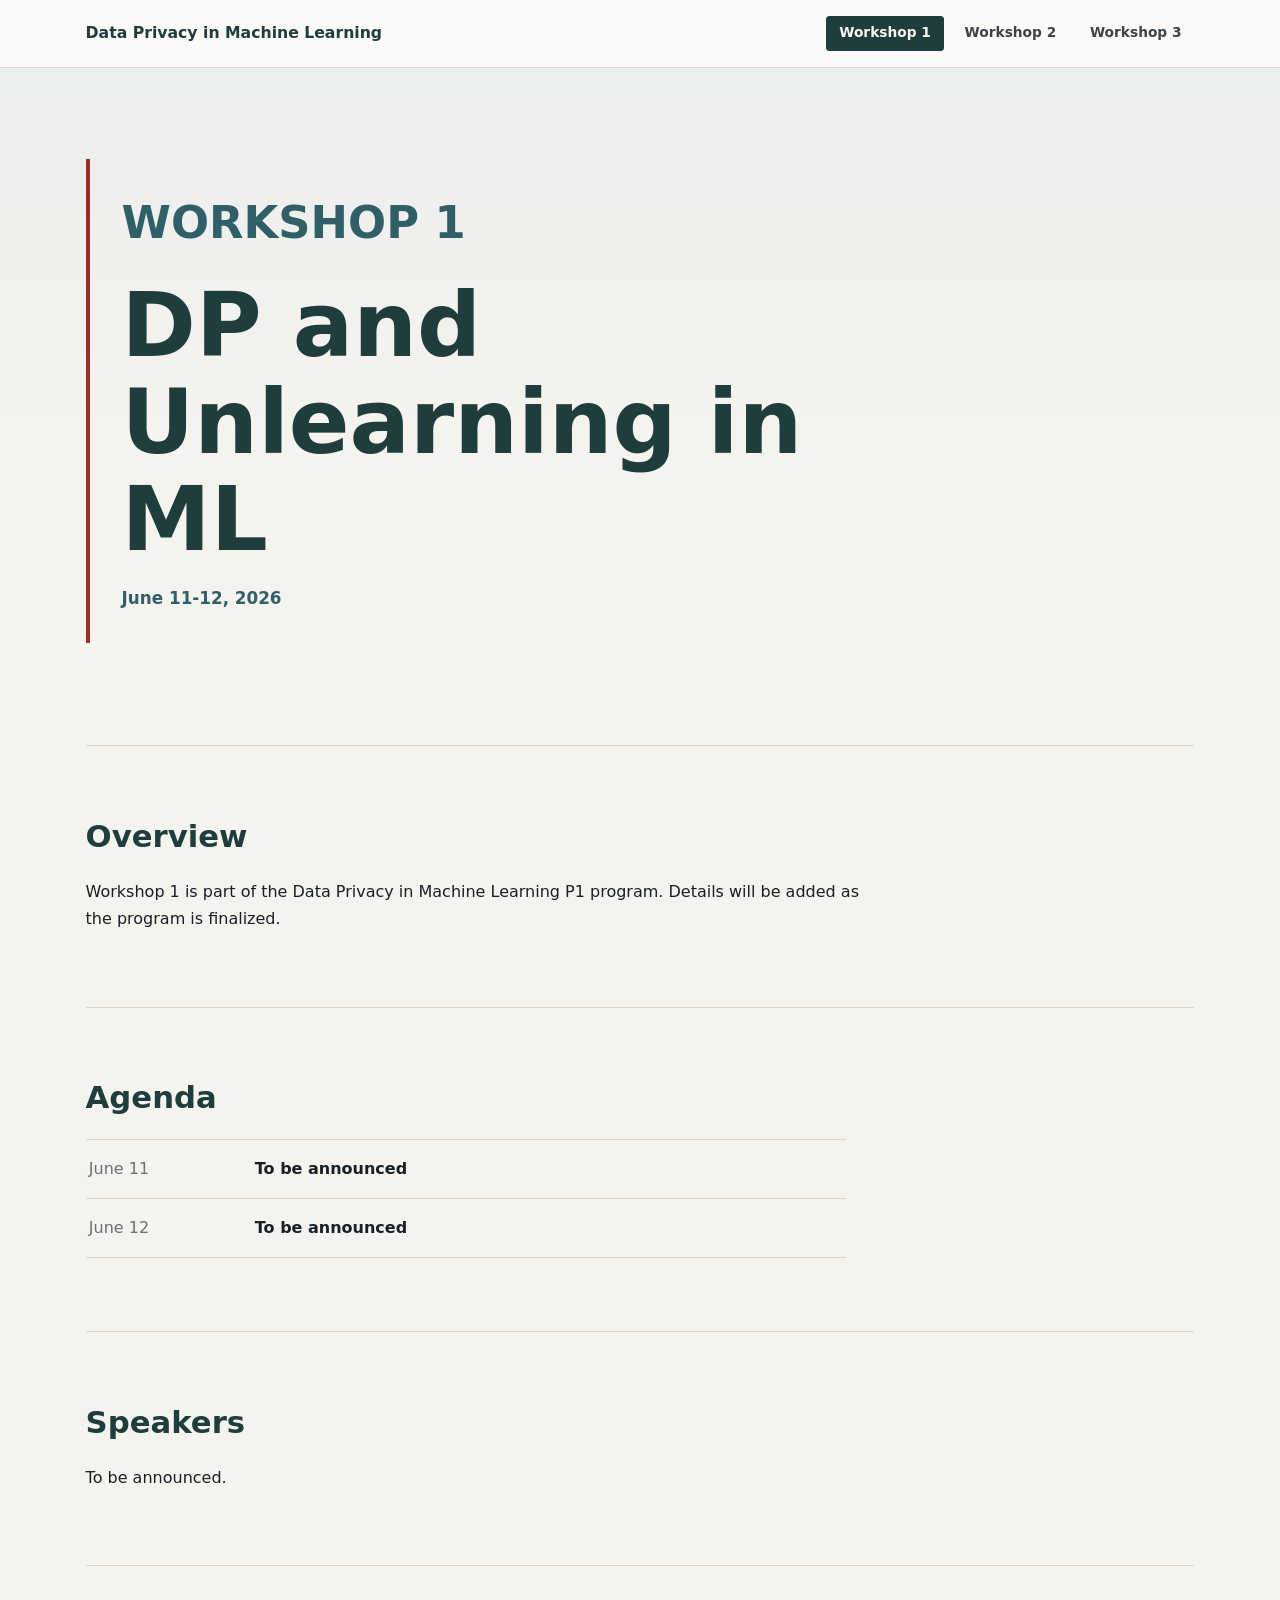
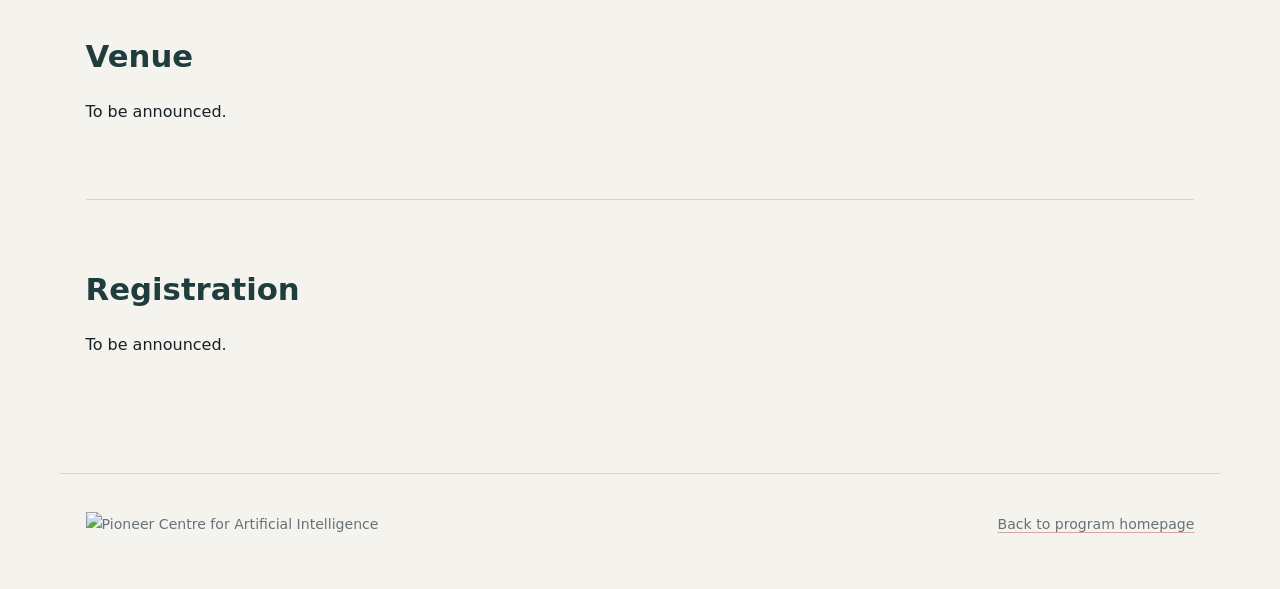
==== workshops/workshop-1.html @ f310399b "Publish P1 DPML website" ====
<!doctype html>
<html lang="en">
  <head>
    <meta charset="utf-8">
    <meta name="viewport" content="width=device-width, initial-scale=1">
    <title>DP and Unlearning in ML | Data Privacy in Machine Learning</title>
    <link rel="stylesheet" href="../assets/styles.css">
  </head>
  <body>
    <header class="site-header">
      <nav class="nav" aria-label="Primary navigation">
        <a class="brand" href="../index.html">Data Privacy in Machine Learning</a>
        <div class="menu" aria-label="Workshops">
          <a href="workshop-1.html" aria-current="page">Workshop 1</a>
          <a href="workshop-2.html">Workshop 2</a>
          <a href="workshop-3.html">Workshop 3</a>
        </div>
      </nav>
    </header>

    <main>
      <section class="hero">
        <p class="eyebrow">Workshop 1</p>
        <h1>DP and Unlearning in ML</h1>
        <p class="meta">June 11-12, 2026</p>
      </section>

      <section class="section" aria-labelledby="overview">
        <h2 id="overview">Overview</h2>
        <p>Workshop 1 is part of the Data Privacy in Machine Learning P1 program. Details will be added as the program is finalized.</p>
      </section>

      <section class="section" aria-labelledby="agenda">
        <h2 id="agenda">Agenda</h2>
        <div class="agenda">
          <div class="agenda-row"><time datetime="2026-06-11">June 11</time><strong>To be announced</strong></div>
          <div class="agenda-row"><time datetime="2026-06-12">June 12</time><strong>To be announced</strong></div>
        </div>
      </section>

      <section class="section" aria-labelledby="speakers">
        <h2 id="speakers">Speakers</h2>
        <p>To be announced.</p>
      </section>

      <section class="section" aria-labelledby="venue">
        <h2 id="venue">Venue</h2>
        <p>To be announced.</p>
      </section>

      <section class="section" aria-labelledby="registration">
        <h2 id="registration">Registration</h2>
        <p>To be announced.</p>
      </section>
    </main>

    <footer class="footer">
      <img class="footer-logo" src="https://media.licdn.com/dms/image/sync/v2/D4E27AQHSEIKapRSCYQ/articleshare-shrink_800/B4EZ2wB6bpIcAI-/0/1776774785412?e=2147483647&amp;v=beta&amp;t=bI_dzwOwftKAzQKsK8xwk6hrCPCp78a0L--nVTw03iE" alt="Pioneer Centre for Artificial Intelligence">
      <p><a href="../index.html">Back to program homepage</a></p>
    </footer>
  </body>
</html>
---- assets/styles.css ----
:root {
  color-scheme: light;
  --bg: #f5f3ee;
  --text: #172027;
  --muted: #667178;
  --line: #d8d5cc;
  --accent: #9b2f27;
  --accent-quiet: #315f68;
  --soft: #ebe8df;
  --ice: #dfe9eb;
  --pine: #1f3d3c;
  --white: #ffffff;
}

* {
  box-sizing: border-box;
}

body {
  margin: 0;
  background:
    linear-gradient(180deg, rgba(223, 233, 235, 0.55) 0, rgba(245, 243, 238, 0) 420px),
    var(--bg);
  color: var(--text);
  font-family: ui-sans-serif, system-ui, -apple-system, BlinkMacSystemFont, "Segoe UI", sans-serif;
  font-size: 16px;
  line-height: 1.72;
  font-kerning: normal;
  text-rendering: optimizeLegibility;
}

a {
  color: inherit;
  text-decoration-color: color-mix(in srgb, var(--accent), transparent 62%);
  text-decoration-thickness: 1px;
  text-underline-offset: 0.2em;
}

a:hover {
  color: var(--accent);
}

.site-header {
  position: sticky;
  top: 0;
  z-index: 10;
  background: color-mix(in srgb, var(--bg), white 58%);
  border-bottom: 1px solid var(--line);
  backdrop-filter: blur(18px);
}

.nav {
  display: flex;
  align-items: center;
  justify-content: space-between;
  gap: 1.5rem;
  max-width: 1160px;
  margin: 0 auto;
  padding: 1rem 1.6rem;
}

.brand {
  color: var(--pine);
  font-size: 0.98rem;
  font-weight: 720;
  line-height: 1.2;
  text-decoration: none;
}

.menu {
  display: flex;
  flex-wrap: wrap;
  gap: 0.5rem;
  justify-content: flex-end;
}

.menu a {
  display: inline-flex;
  align-items: center;
  min-height: 2.1rem;
  padding: 0.28rem 0.74rem;
  border: 1px solid transparent;
  border-radius: 3px;
  background: transparent;
  color: color-mix(in srgb, var(--text), transparent 16%);
  font-size: 0.86rem;
  font-weight: 650;
  text-decoration: none;
  white-space: nowrap;
}

.menu a:hover,
.menu a[aria-current="page"] {
  background: var(--pine);
  border-color: var(--pine);
  color: #f9f7f0;
}

main {
  max-width: 1160px;
  margin: 0 auto;
  padding: 5.7rem 1.6rem 6.1rem;
}

.hero {
  position: relative;
  max-width: 980px;
  margin-bottom: 6.4rem;
  padding: 1.6rem 0 1.9rem 2rem;
  border-left: 4px solid var(--accent);
}

.eyebrow {
  margin: 0 0 1rem;
  color: var(--accent-quiet);
  font-size: clamp(1.32rem, 3.5vw, 2.9rem);
  font-weight: 780;
  letter-spacing: 0;
  text-transform: uppercase;
}

.eyebrow a {
  color: inherit;
  text-decoration: none;
}

.eyebrow a:hover {
  color: var(--accent);
}

h1,
h2,
h3 {
  line-height: 1.08;
  letter-spacing: 0;
}

h1 {
  margin: 0;
  color: var(--pine);
  font-size: clamp(2.65rem, 7vw, 5.8rem);
  font-weight: 740;
  max-width: 11.2ch;
}

h2 {
  margin: 0 0 1.55rem;
  color: var(--pine);
  font-size: clamp(1.45rem, 2.4vw, 2.05rem);
  font-weight: 720;
}

h3 {
  margin: 0 0 0.35rem;
  font-size: 1.05rem;
  font-weight: 720;
}

.lede {
  max-width: 720px;
  margin: 1.8rem 0 0;
  color: #435158;
  font-size: clamp(1.08rem, 1.7vw, 1.28rem);
  line-height: 1.58;
}

.section {
  padding-top: 4.6rem;
  margin-top: 4.6rem;
  border-top: 1px solid var(--line);
}

.section > p {
  max-width: 780px;
}

.section p {
  margin-top: 0;
}

.two-column {
  display: grid;
  grid-template-columns: minmax(0, 1.3fr) minmax(260px, 0.7fr);
  gap: 4.8rem;
  align-items: start;
}

.two-column aside {
  padding: 1.45rem;
  background: color-mix(in srgb, var(--ice), transparent 52%);
  border: 1px solid color-mix(in srgb, var(--line), white 20%);
  border-radius: 4px;
}

.two-column aside h2 {
  font-size: 1.15rem;
}

.plain-list {
  list-style: none;
  margin: 0;
  padding: 0;
}

.plain-list li {
  display: flex;
  justify-content: space-between;
  gap: 1.5rem;
  padding: 0.86rem 0;
  border-top: 1px solid var(--line);
}

.plain-list strong {
  color: var(--accent);
  font-weight: 760;
}

.people-list {
  display: grid;
  gap: 1.25rem;
  margin-top: 1.5rem;
}

.director-grid {
  display: grid;
  grid-template-columns: repeat(3, minmax(0, 240px));
  gap: 2.4rem;
  margin-top: 2rem;
  justify-content: start;
}

.director {
  min-width: 0;
}

.director,
.member {
  position: relative;
}

.director img {
  display: block;
  width: 100%;
  aspect-ratio: 1;
  padding: 0.38rem;
  border: 1px solid color-mix(in srgb, var(--line), white 10%);
  border-radius: 6px;
  background:
    linear-gradient(135deg, rgba(255, 255, 255, 0.84), rgba(223, 233, 235, 0.48)),
    var(--soft);
  object-fit: cover;
  filter: saturate(0.96) contrast(1.04) brightness(1.01);
  box-shadow:
    inset 0 0 0 1px rgba(255, 255, 255, 0.72),
    0 12px 26px rgba(23, 32, 39, 0.08);
  transition: filter 180ms ease, transform 180ms ease, box-shadow 180ms ease, border-color 180ms ease;
}

.director img:hover {
  border-color: color-mix(in srgb, var(--accent-quiet), white 42%);
  filter: saturate(1.03) contrast(1.05) brightness(1.02);
  transform: translateY(-3px);
  box-shadow:
    inset 0 0 0 1px rgba(255, 255, 255, 0.8),
    0 20px 38px rgba(23, 32, 39, 0.12);
}

.director h3 {
  margin: 1.05rem 0 0.18rem;
  color: var(--text);
  font-size: clamp(1.22rem, 1.8vw, 1.55rem);
  font-weight: 760;
  line-height: 1.08;
}

.director h3 a {
  color: inherit;
  text-decoration-color: color-mix(in srgb, var(--accent), transparent 50%);
}

.director h3 a:hover {
  color: var(--accent);
}

.director p {
  margin: 0.3rem 0 0;
  color: var(--accent-quiet);
  font-size: 0.9rem;
  font-weight: 680;
  line-height: 1.35;
}

.person {
  display: grid;
  grid-template-columns: 92px minmax(0, 1fr);
  gap: 1rem;
  align-items: center;
  padding-top: 1.25rem;
  border-top: 1px solid var(--line);
}

.person-photo {
  width: 92px;
  height: 92px;
  background: var(--soft);
  border: 1px solid var(--line);
  border-radius: 1px;
}

.person-photo {
  display: block;
  object-fit: cover;
}

.placeholder-photo {
  object-fit: contain;
}

.person p {
  margin: 0;
  color: var(--muted);
  font-size: 0.95rem;
}

.member-grid {
  display: grid;
  grid-template-columns: repeat(auto-fit, minmax(150px, 1fr));
  gap: 2.2rem 1.5rem;
  margin-top: 1.9rem;
}

.member img {
  display: block;
  width: 100%;
  aspect-ratio: 1;
  padding: 0.34rem;
  border: 1px solid color-mix(in srgb, var(--line), white 10%);
  border-radius: 6px;
  background:
    linear-gradient(135deg, rgba(255, 255, 255, 0.84), rgba(223, 233, 235, 0.48)),
    var(--soft);
  object-fit: cover;
  filter: saturate(0.96) contrast(1.04) brightness(1.01);
  box-shadow:
    inset 0 0 0 1px rgba(255, 255, 255, 0.72),
    0 10px 22px rgba(23, 32, 39, 0.075);
  transition: filter 180ms ease, transform 180ms ease, box-shadow 180ms ease, border-color 180ms ease;
}

.member img:hover {
  border-color: color-mix(in srgb, var(--accent-quiet), white 42%);
  filter: saturate(1.03) contrast(1.05) brightness(1.02);
  transform: translateY(-3px);
  box-shadow:
    inset 0 0 0 1px rgba(255, 255, 255, 0.8),
    0 18px 32px rgba(23, 32, 39, 0.11);
}

.member .placeholder-photo {
  object-fit: contain;
}

.member h3 {
  margin: 0.85rem 0 0;
  font-size: 0.96rem;
  font-weight: 760;
  line-height: 1.16;
}

.member p {
  margin: 0.32rem 0 0;
  color: var(--muted);
  font-size: 0.82rem;
  line-height: 1.35;
}

.workshop-links {
  display: grid;
  gap: 0;
  max-width: 760px;
  margin: 1.5rem 0 0;
  border-top: 1px solid var(--line);
}

.workshop-links a {
  display: flex;
  justify-content: space-between;
  gap: 1rem;
  padding: 1rem 0.2rem;
  border-bottom: 1px solid var(--line);
  text-decoration: none;
}

.workshop-links a:hover {
  color: var(--accent);
}

.workshop-links span {
  color: var(--muted);
}

.meta {
  margin: 1rem 0 0;
  color: var(--accent-quiet);
  font-size: 1.05rem;
  font-weight: 680;
}

.agenda {
  display: grid;
  max-width: 760px;
  border-top: 1px solid var(--line);
}

.agenda-row {
  display: grid;
  grid-template-columns: 150px minmax(0, 1fr);
  gap: 1rem;
  padding: 0.95rem 0.2rem;
  border-bottom: 1px solid var(--line);
}

.agenda-row time,
.agenda-row span:first-child {
  color: var(--muted);
}

.footer {
  display: flex;
  align-items: flex-end;
  justify-content: space-between;
  gap: 2rem;
  max-width: 1160px;
  margin: 0 auto;
  padding: 2.4rem 1.6rem 3.3rem;
  border-top: 1px solid var(--line);
  color: var(--muted);
  font-size: 0.88rem;
}

.footer-logo {
  display: block;
  width: min(310px, 100%);
  height: auto;
}

.footer p {
  margin: 0;
}

@media (max-width: 760px) {
  .nav {
    align-items: flex-start;
    flex-direction: column;
  }

  .menu {
    justify-content: flex-start;
  }

  main {
    padding-top: 3rem;
  }

  .hero {
    margin-bottom: 4.6rem;
    padding-left: 1.2rem;
  }

  .two-column {
    grid-template-columns: 1fr;
    gap: 2rem;
  }

  .director-grid {
    grid-template-columns: minmax(0, 360px);
    gap: 2rem;
  }

  .director-grid,
  .member-grid {
    justify-content: start;
  }

  .person {
    grid-template-columns: 76px minmax(0, 1fr);
  }

  .person-photo {
    width: 76px;
    height: 76px;
  }

  .member-grid {
    grid-template-columns: repeat(3, minmax(0, 1fr));
  }

  .agenda-row {
    grid-template-columns: 1fr;
    gap: 0.15rem;
  }

  .footer {
    align-items: flex-start;
    flex-direction: column;
  }
}

@media (max-width: 500px) {
  .member-grid {
    grid-template-columns: repeat(2, minmax(0, 1fr));
  }
}
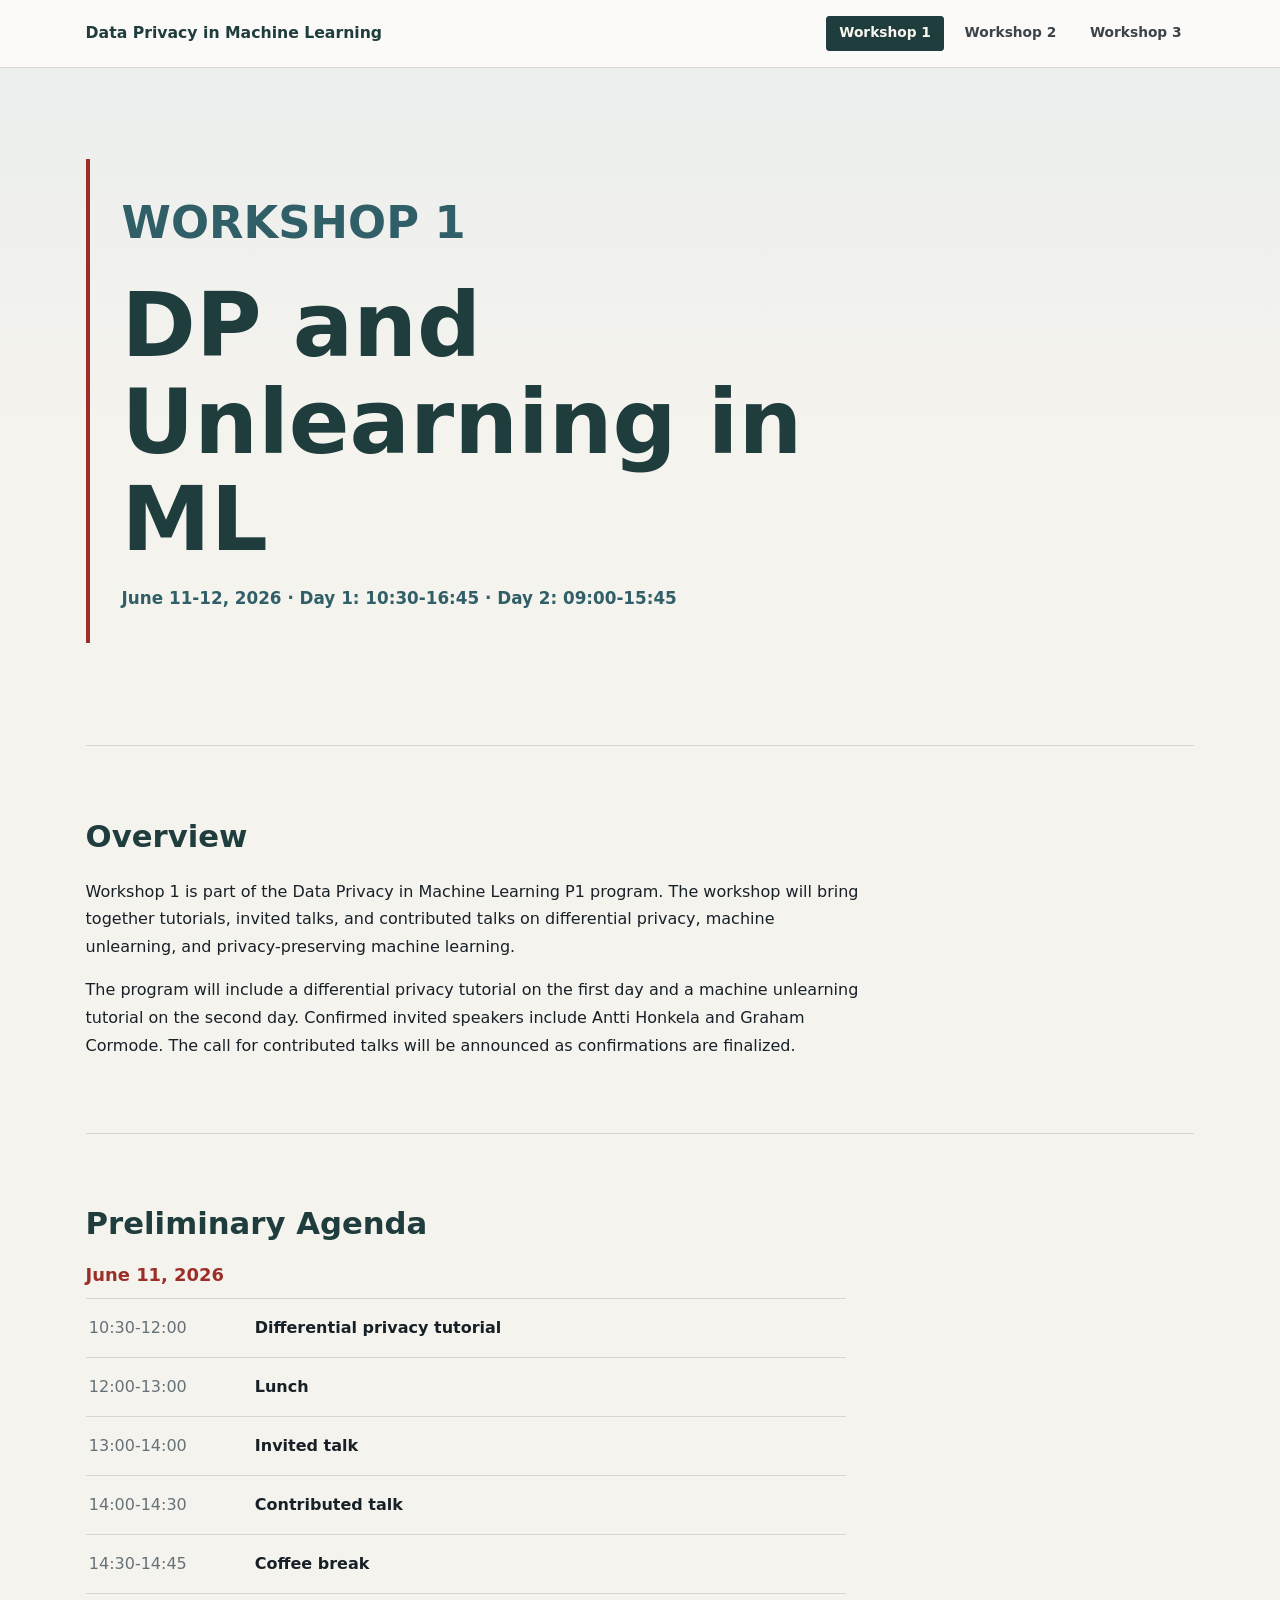
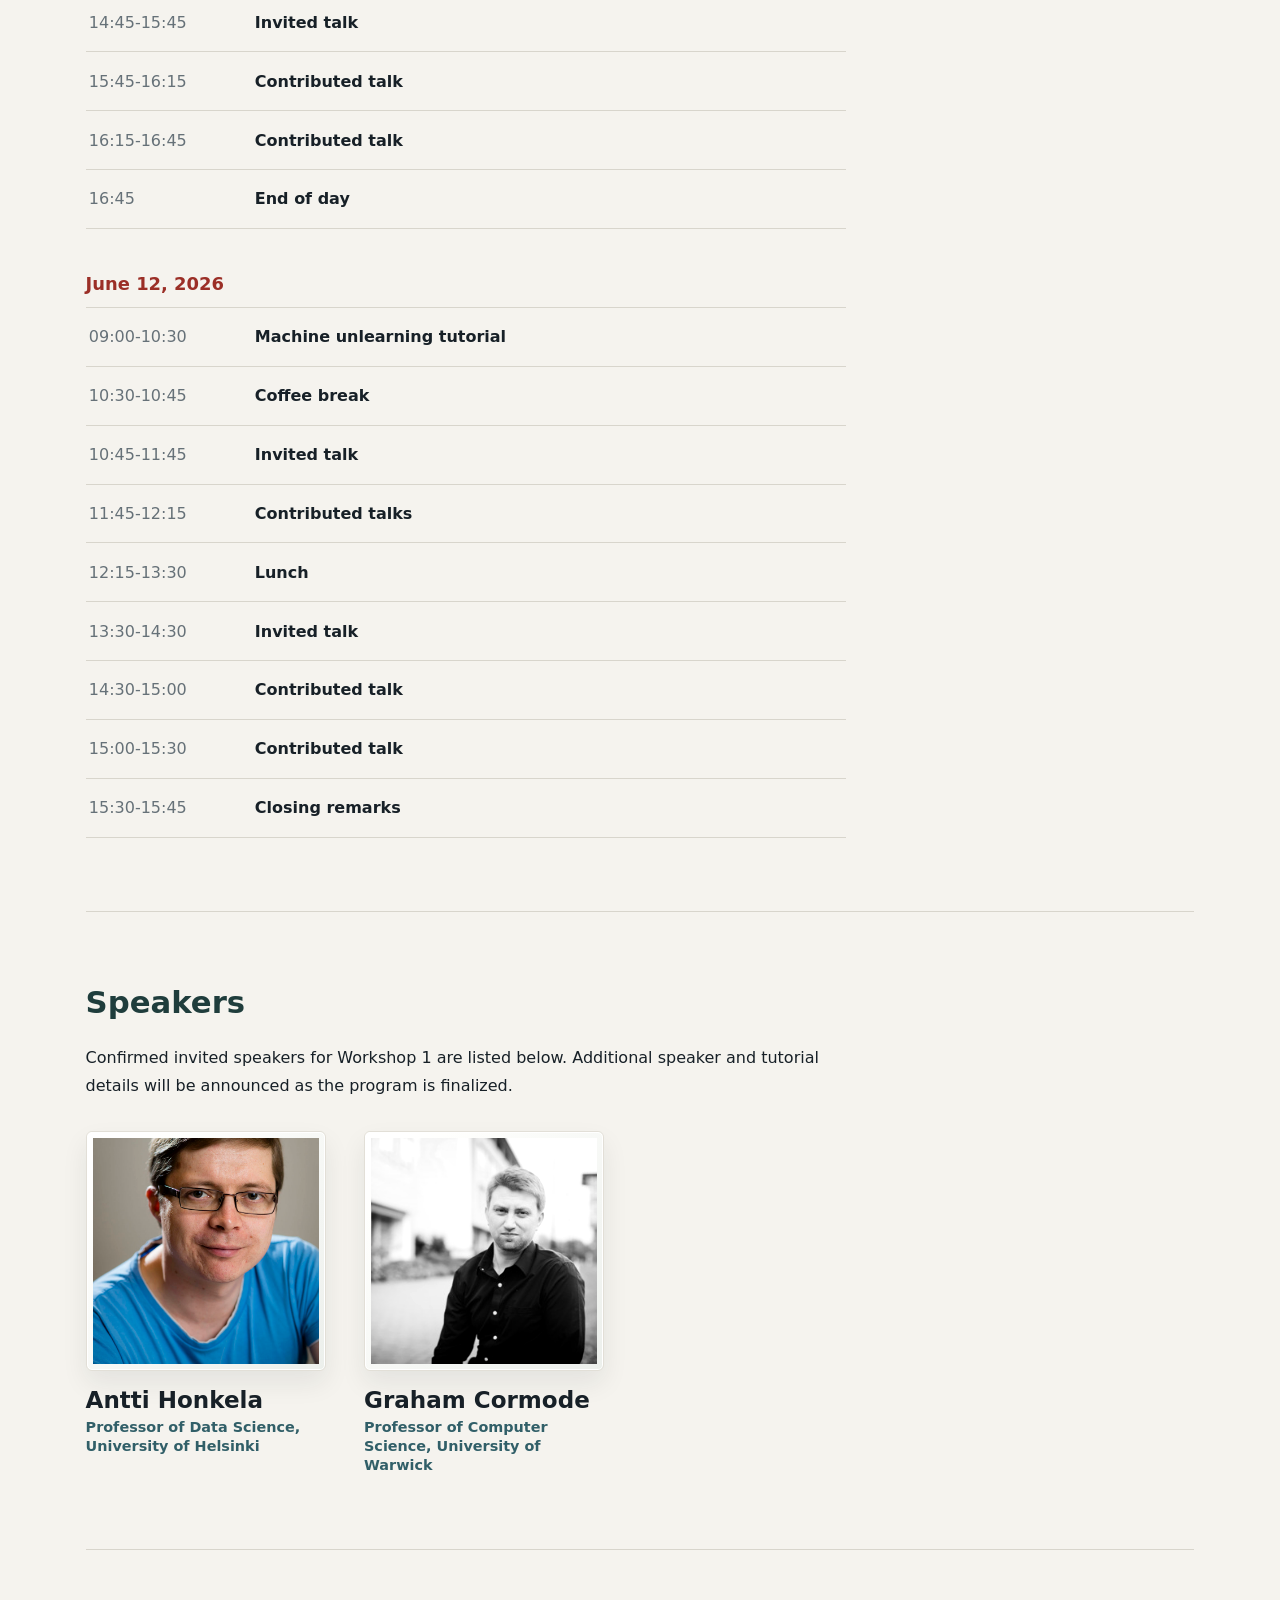
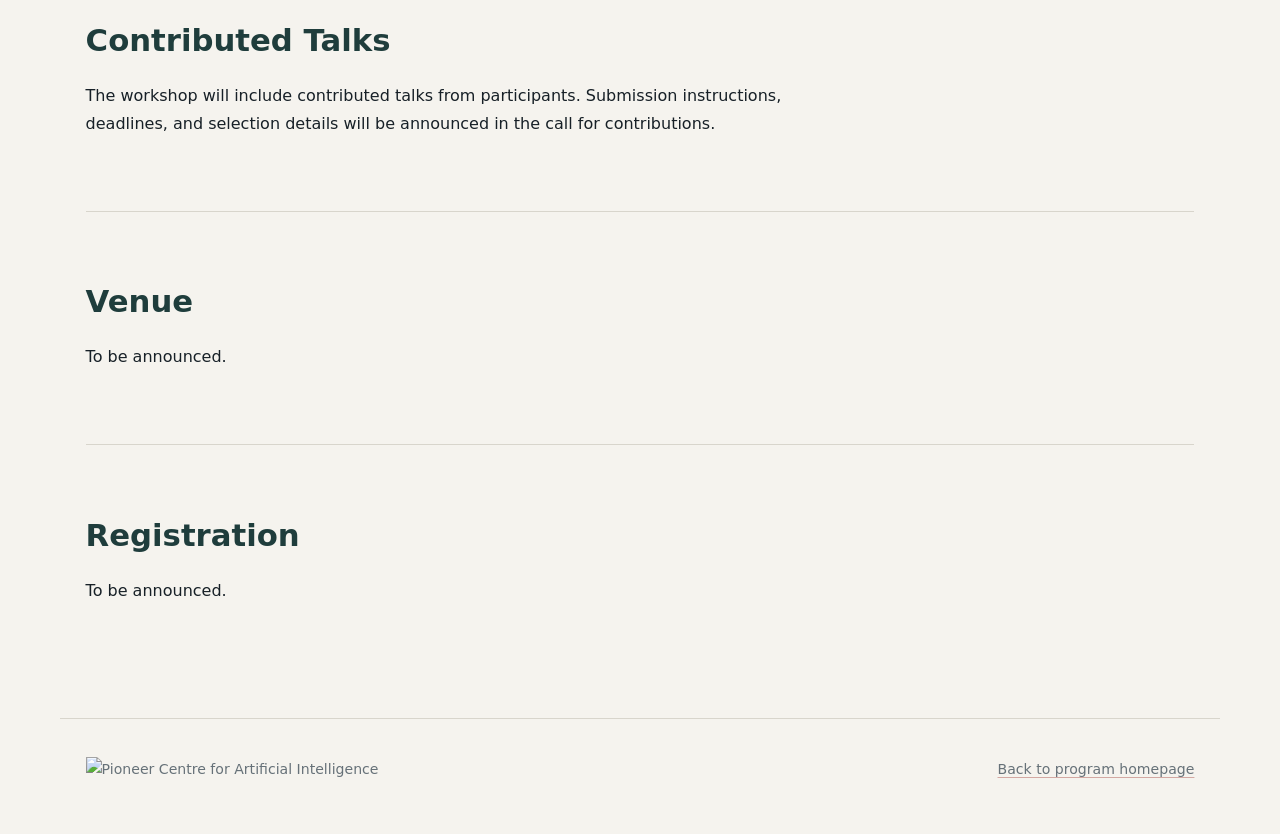
==== commit e01b7ed4: "Add confirmed speakers to Workshop 1 page" ====
--- a/workshops/workshop-1.html
+++ b/workshops/workshop-1.html
@@ -22,25 +22,70 @@
       <section class="hero">
         <p class="eyebrow">Workshop 1</p>
         <h1>DP and Unlearning in ML</h1>
-        <p class="meta">June 11-12, 2026</p>
+        <p class="meta">June 11-12, 2026 · Day 1: 10:30-16:45 · Day 2: 09:00-15:45</p>
       </section>
 
       <section class="section" aria-labelledby="overview">
         <h2 id="overview">Overview</h2>
-        <p>Workshop 1 is part of the Data Privacy in Machine Learning P1 program. Details will be added as the program is finalized.</p>
+        <p>Workshop 1 is part of the Data Privacy in Machine Learning P1 program. The workshop will bring together tutorials, invited talks, and contributed talks on differential privacy, machine unlearning, and privacy-preserving machine learning.</p>
+        <p>The program will include a differential privacy tutorial on the first day and a machine unlearning tutorial on the second day. Confirmed invited speakers include Antti Honkela and Graham Cormode. The call for contributed talks will be announced as confirmations are finalized.</p>
       </section>
 
       <section class="section" aria-labelledby="agenda">
-        <h2 id="agenda">Agenda</h2>
-        <div class="agenda">
-          <div class="agenda-row"><time datetime="2026-06-11">June 11</time><strong>To be announced</strong></div>
-          <div class="agenda-row"><time datetime="2026-06-12">June 12</time><strong>To be announced</strong></div>
+        <h2 id="agenda">Preliminary Agenda</h2>
+        <div class="schedule">
+          <article class="schedule-day">
+            <h3><time datetime="2026-06-11">June 11, 2026</time></h3>
+            <div class="agenda">
+              <div class="agenda-row"><time datetime="2026-06-11T10:30">10:30-12:00</time><strong>Differential privacy tutorial</strong></div>
+              <div class="agenda-row"><time datetime="2026-06-11T12:00">12:00-13:00</time><strong>Lunch</strong></div>
+              <div class="agenda-row"><time datetime="2026-06-11T13:00">13:00-14:00</time><strong>Invited talk</strong></div>
+              <div class="agenda-row"><time datetime="2026-06-11T14:00">14:00-14:30</time><strong>Contributed talk</strong></div>
+              <div class="agenda-row"><time datetime="2026-06-11T14:30">14:30-14:45</time><strong>Coffee break</strong></div>
+              <div class="agenda-row"><time datetime="2026-06-11T14:45">14:45-15:45</time><strong>Invited talk</strong></div>
+              <div class="agenda-row"><time datetime="2026-06-11T15:45">15:45-16:15</time><strong>Contributed talk</strong></div>
+              <div class="agenda-row"><time datetime="2026-06-11T16:15">16:15-16:45</time><strong>Contributed talk</strong></div>
+              <div class="agenda-row"><time datetime="2026-06-11T16:45">16:45</time><strong>End of day</strong></div>
+            </div>
+          </article>
+
+          <article class="schedule-day">
+            <h3><time datetime="2026-06-12">June 12, 2026</time></h3>
+            <div class="agenda">
+              <div class="agenda-row"><time datetime="2026-06-12T09:00">09:00-10:30</time><strong>Machine unlearning tutorial</strong></div>
+              <div class="agenda-row"><time datetime="2026-06-12T10:30">10:30-10:45</time><strong>Coffee break</strong></div>
+              <div class="agenda-row"><time datetime="2026-06-12T10:45">10:45-11:45</time><strong>Invited talk</strong></div>
+              <div class="agenda-row"><time datetime="2026-06-12T11:45">11:45-12:15</time><strong>Contributed talks</strong></div>
+              <div class="agenda-row"><time datetime="2026-06-12T12:15">12:15-13:30</time><strong>Lunch</strong></div>
+              <div class="agenda-row"><time datetime="2026-06-12T13:30">13:30-14:30</time><strong>Invited talk</strong></div>
+              <div class="agenda-row"><time datetime="2026-06-12T14:30">14:30-15:00</time><strong>Contributed talk</strong></div>
+              <div class="agenda-row"><time datetime="2026-06-12T15:00">15:00-15:30</time><strong>Contributed talk</strong></div>
+              <div class="agenda-row"><time datetime="2026-06-12T15:30">15:30-15:45</time><strong>Closing remarks</strong></div>
+            </div>
+          </article>
         </div>
       </section>
 
       <section class="section" aria-labelledby="speakers">
         <h2 id="speakers">Speakers</h2>
-        <p>To be announced.</p>
+        <p>Confirmed invited speakers for Workshop 1 are listed below. Additional speaker and tutorial details will be announced as the program is finalized.</p>
+        <div class="director-grid speaker-grid">
+          <article class="director">
+            <img src="../assets/people/antti-honkela.jpg" alt="Antti Honkela">
+            <h3>Antti Honkela</h3>
+            <p>Professor of Data Science, University of Helsinki</p>
+          </article>
+          <article class="director">
+            <img src="../assets/people/graham-cormode.jpg" alt="Graham Cormode">
+            <h3>Graham Cormode</h3>
+            <p>Professor of Computer Science, University of Warwick</p>
+          </article>
+        </div>
+      </section>
+
+      <section class="section" aria-labelledby="contributions">
+        <h2 id="contributions">Contributed Talks</h2>
+        <p>The workshop will include contributed talks from participants. Submission instructions, deadlines, and selection details will be announced in the call for contributions.</p>
       </section>
 
       <section class="section" aria-labelledby="venue">
--- a/assets/styles.css
+++ b/assets/styles.css
@@ -412,6 +412,18 @@
   border-top: 1px solid var(--line);
 }
 
+.schedule {
+  display: grid;
+  gap: 2.8rem;
+  max-width: 820px;
+}
+
+.schedule-day h3 {
+  margin-bottom: 0.85rem;
+  color: var(--accent);
+  font-size: 1.12rem;
+}
+
 .agenda-row {
   display: grid;
   grid-template-columns: 150px minmax(0, 1fr);
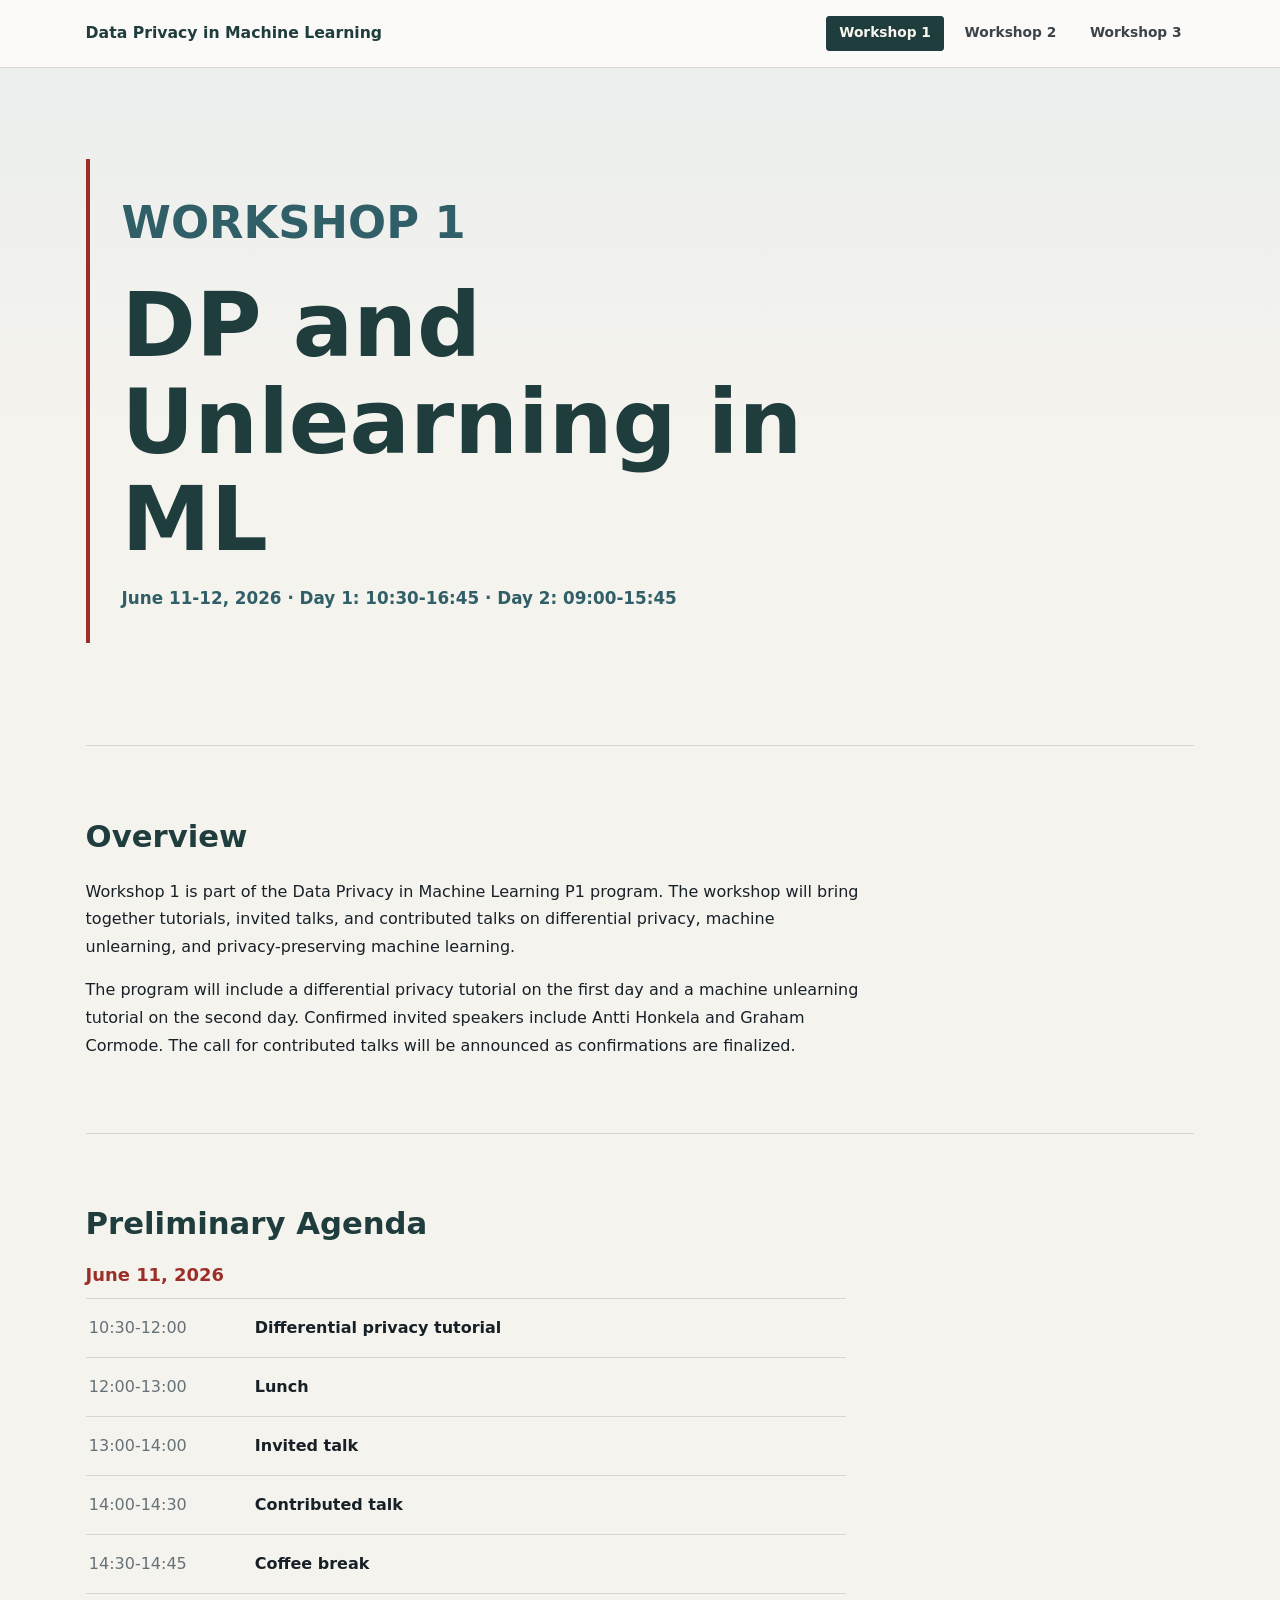
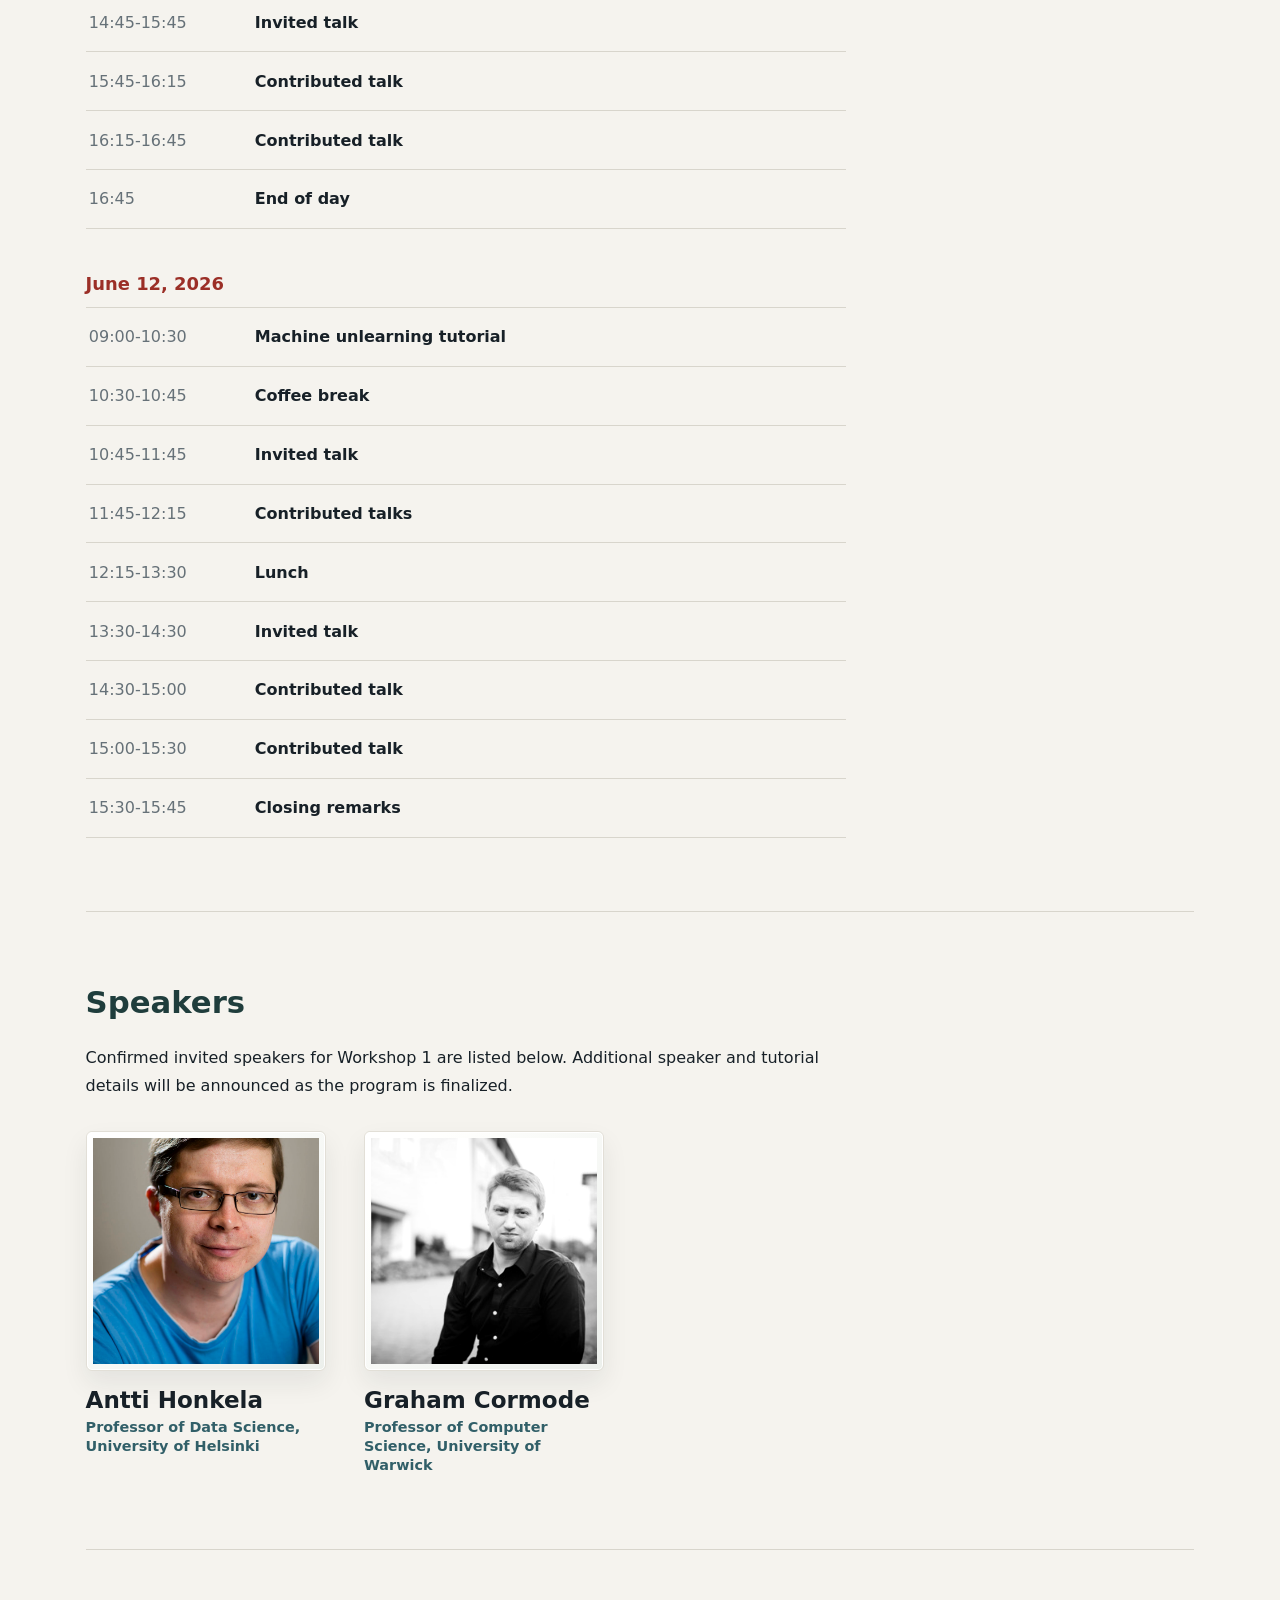
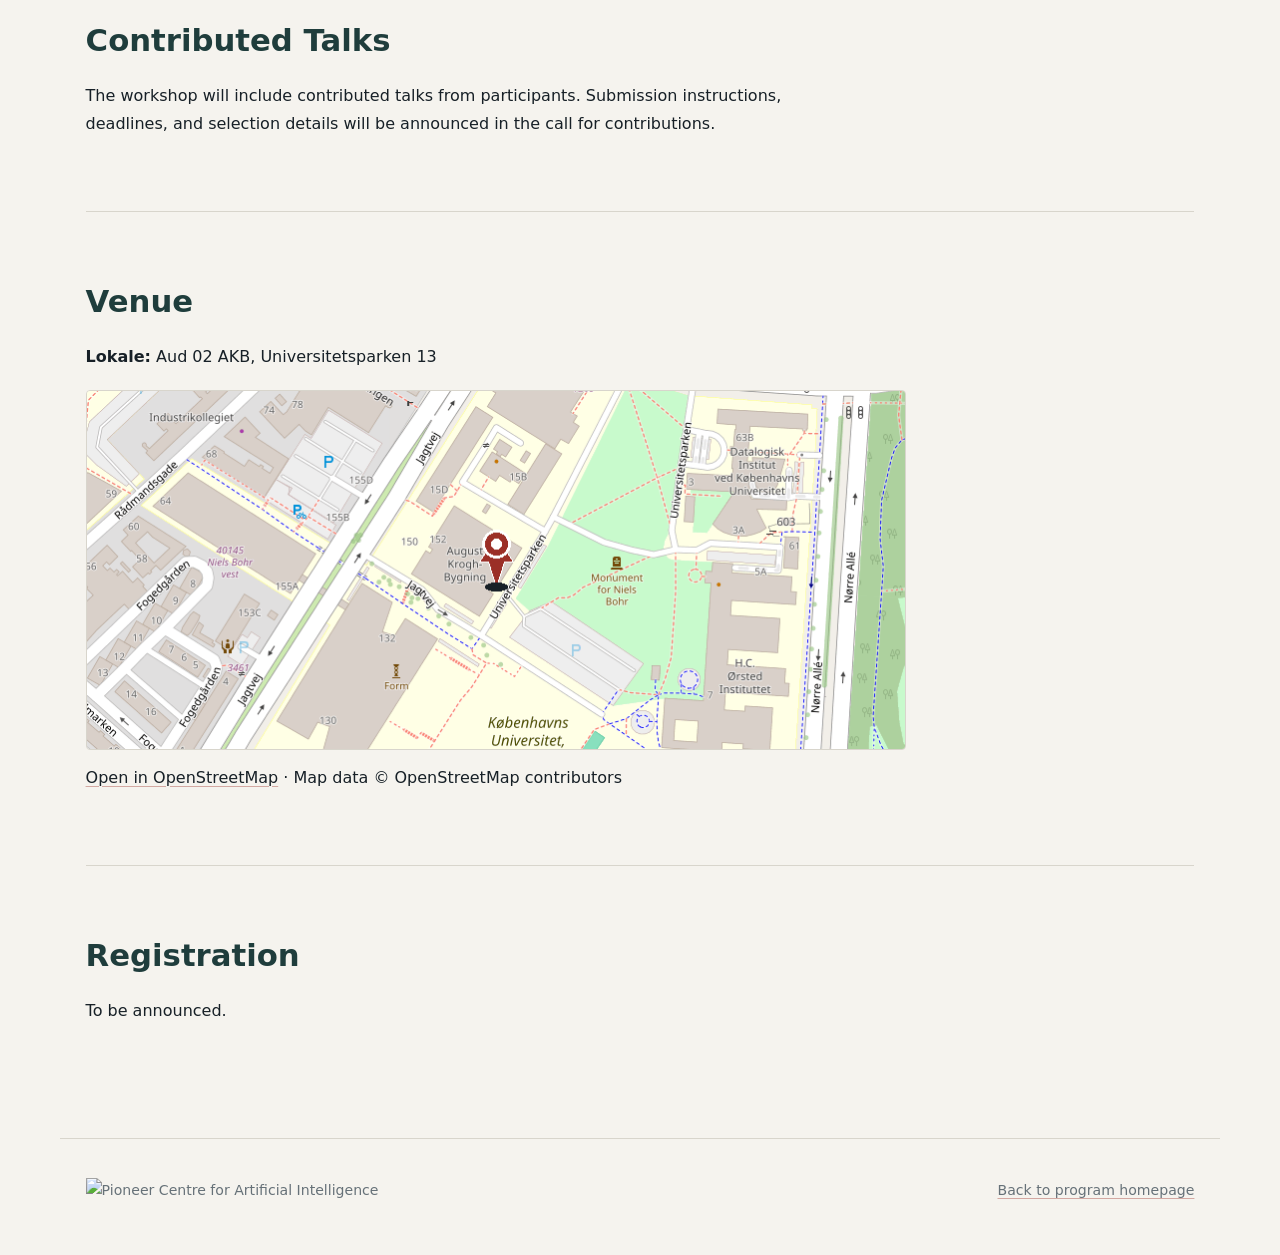
==== commit 22f9f183: "Add workshop venue map and location details" ====
--- a/workshops/workshop-1.html
+++ b/workshops/workshop-1.html
@@ -22,7 +22,7 @@
       <section class="hero">
         <p class="eyebrow">Workshop 1</p>
         <h1>DP and Unlearning in ML</h1>
-        <p class="meta">June 11-12, 2026 · Day 1: 10:30-16:45 · Day 2: 09:00-15:45</p>
+        <p class="meta">June 11-12, 2026 &middot; Day 1: 10:30-16:45 &middot; Day 2: 09:00-15:45</p>
       </section>
 
       <section class="section" aria-labelledby="overview">
@@ -90,7 +90,13 @@
 
       <section class="section" aria-labelledby="venue">
         <h2 id="venue">Venue</h2>
-        <p>To be announced.</p>
+        <div class="venue-details">
+          <p><strong>Lokale:</strong> Aud 02 AKB, Universitetsparken 13</p>
+          <a class="map-link" href="https://www.openstreetmap.org/?mlat=55.701361&amp;mlon=12.558523#map=18/55.701361/12.558523">
+            <img class="map" src="../assets/venue-map-osm.png" alt="OpenStreetMap view of Universitetsparken 13">
+          </a>
+          <p><a href="https://www.openstreetmap.org/?mlat=55.701361&amp;mlon=12.558523#map=18/55.701361/12.558523">Open in OpenStreetMap</a> &middot; Map data &copy; OpenStreetMap contributors</p>
+        </div>
       </section>
 
       <section class="section" aria-labelledby="registration">
--- a/assets/styles.css
+++ b/assets/styles.css
@@ -437,6 +437,26 @@
   color: var(--muted);
 }
 
+.venue-details {
+  max-width: 820px;
+}
+
+.map-link {
+  display: block;
+  text-decoration: none;
+}
+
+.map {
+  display: block;
+  width: 100%;
+  margin: 1.2rem 0 0.85rem;
+  border: 1px solid var(--line);
+  border-radius: 4px;
+  background: var(--soft);
+  aspect-ratio: 41 / 18;
+  object-fit: cover;
+}
+
 .footer {
   display: flex;
   align-items: flex-end;
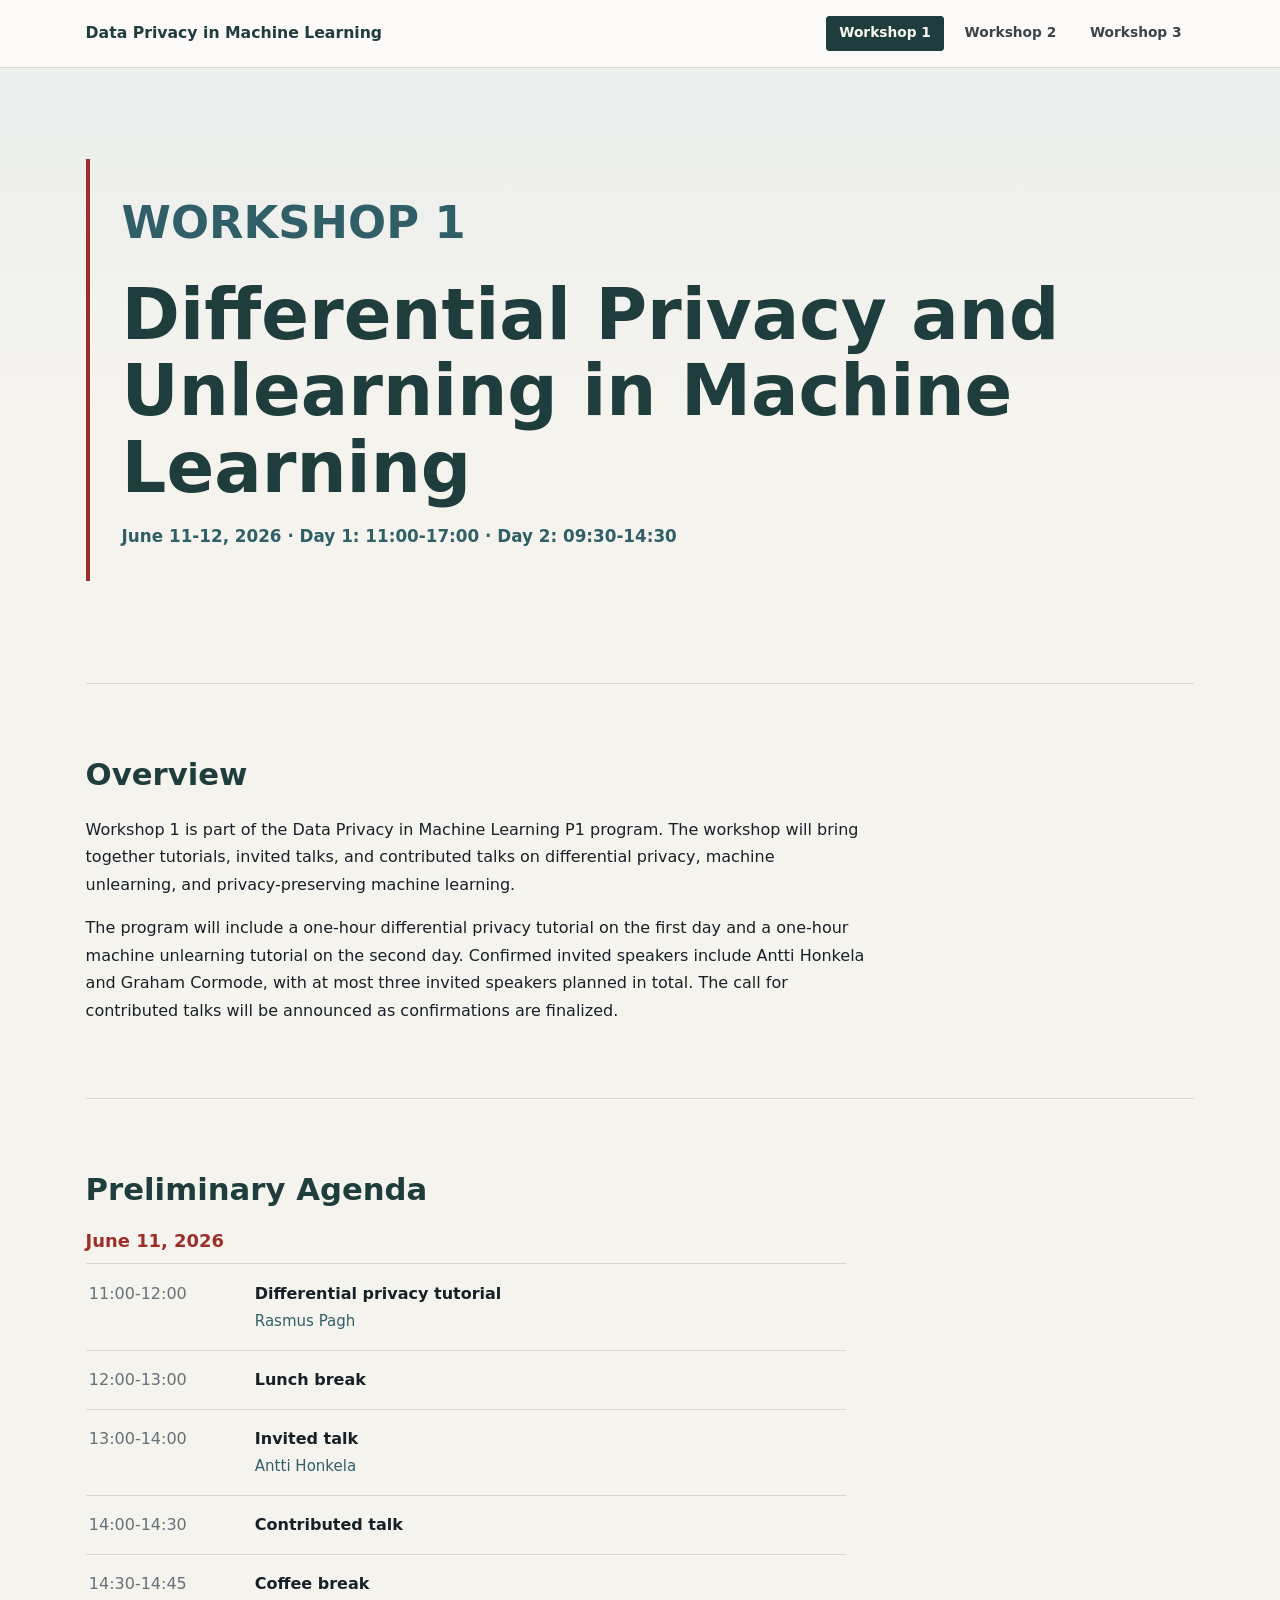
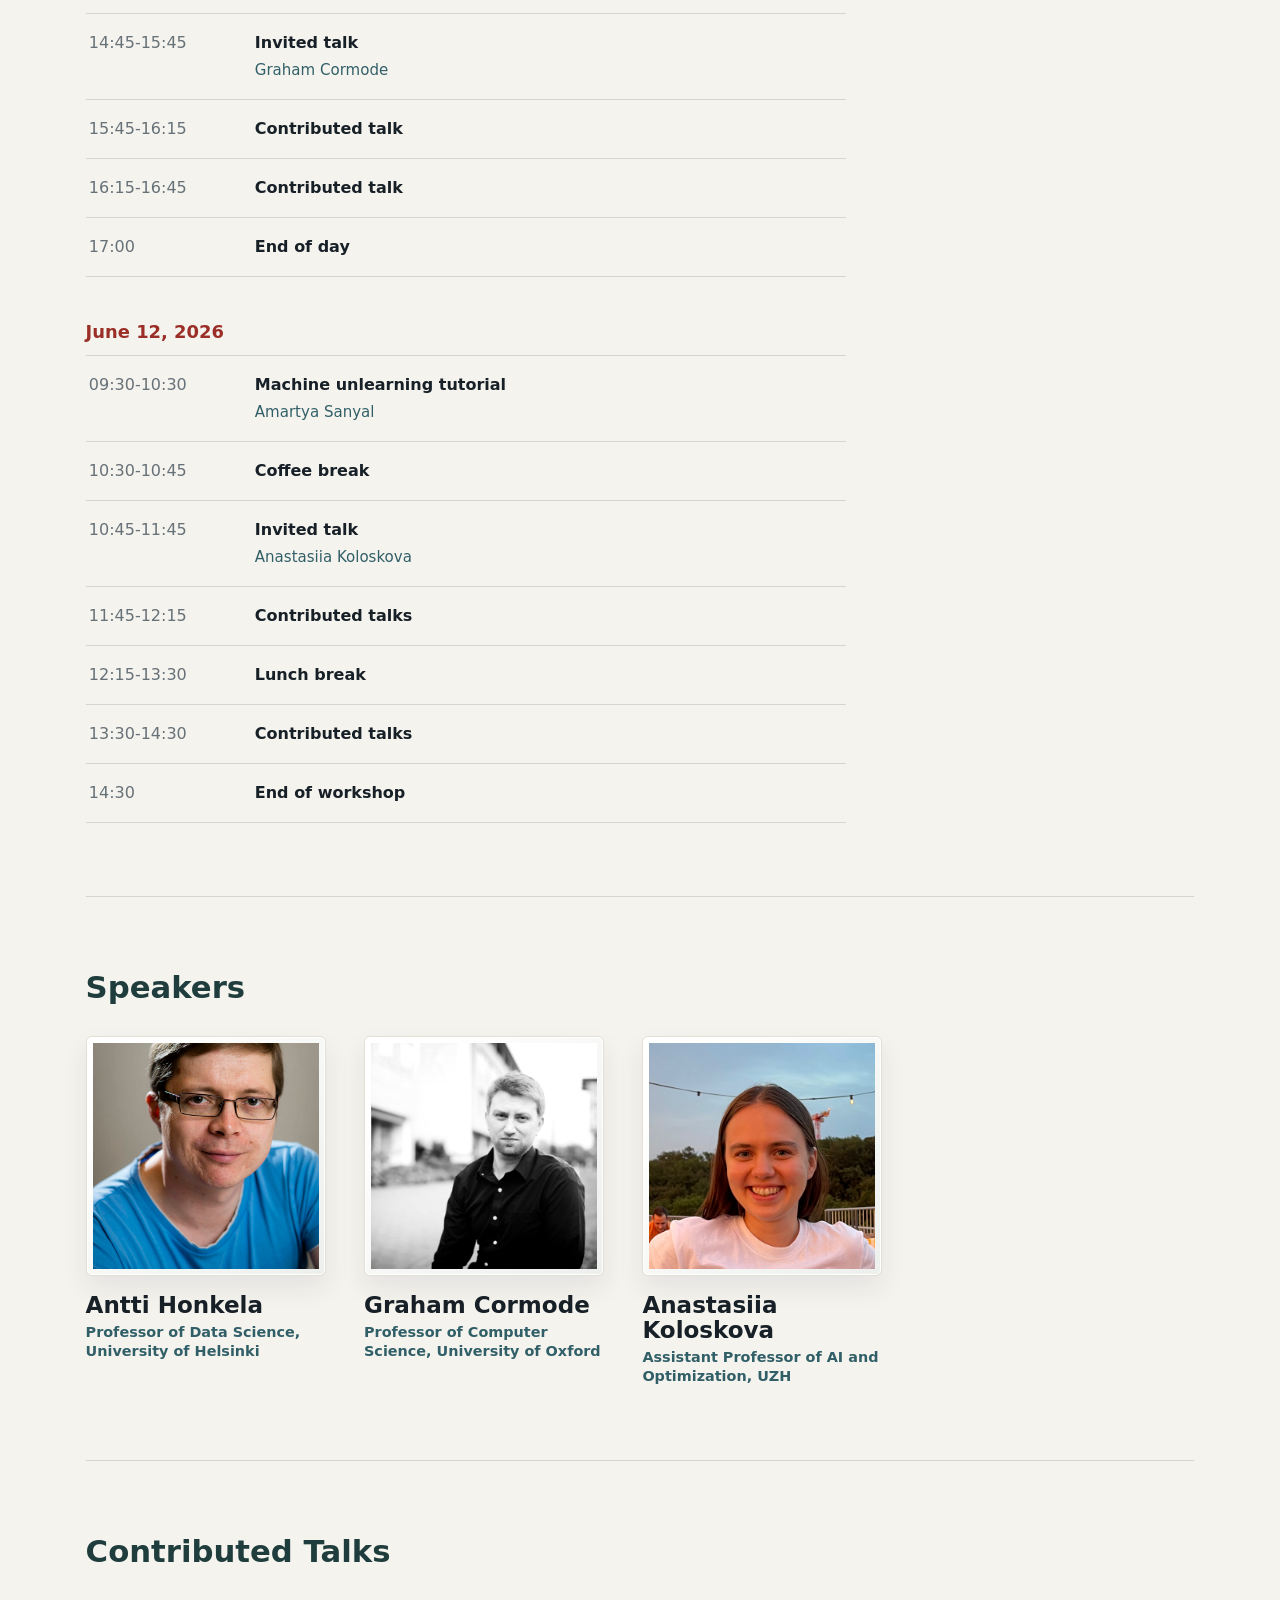
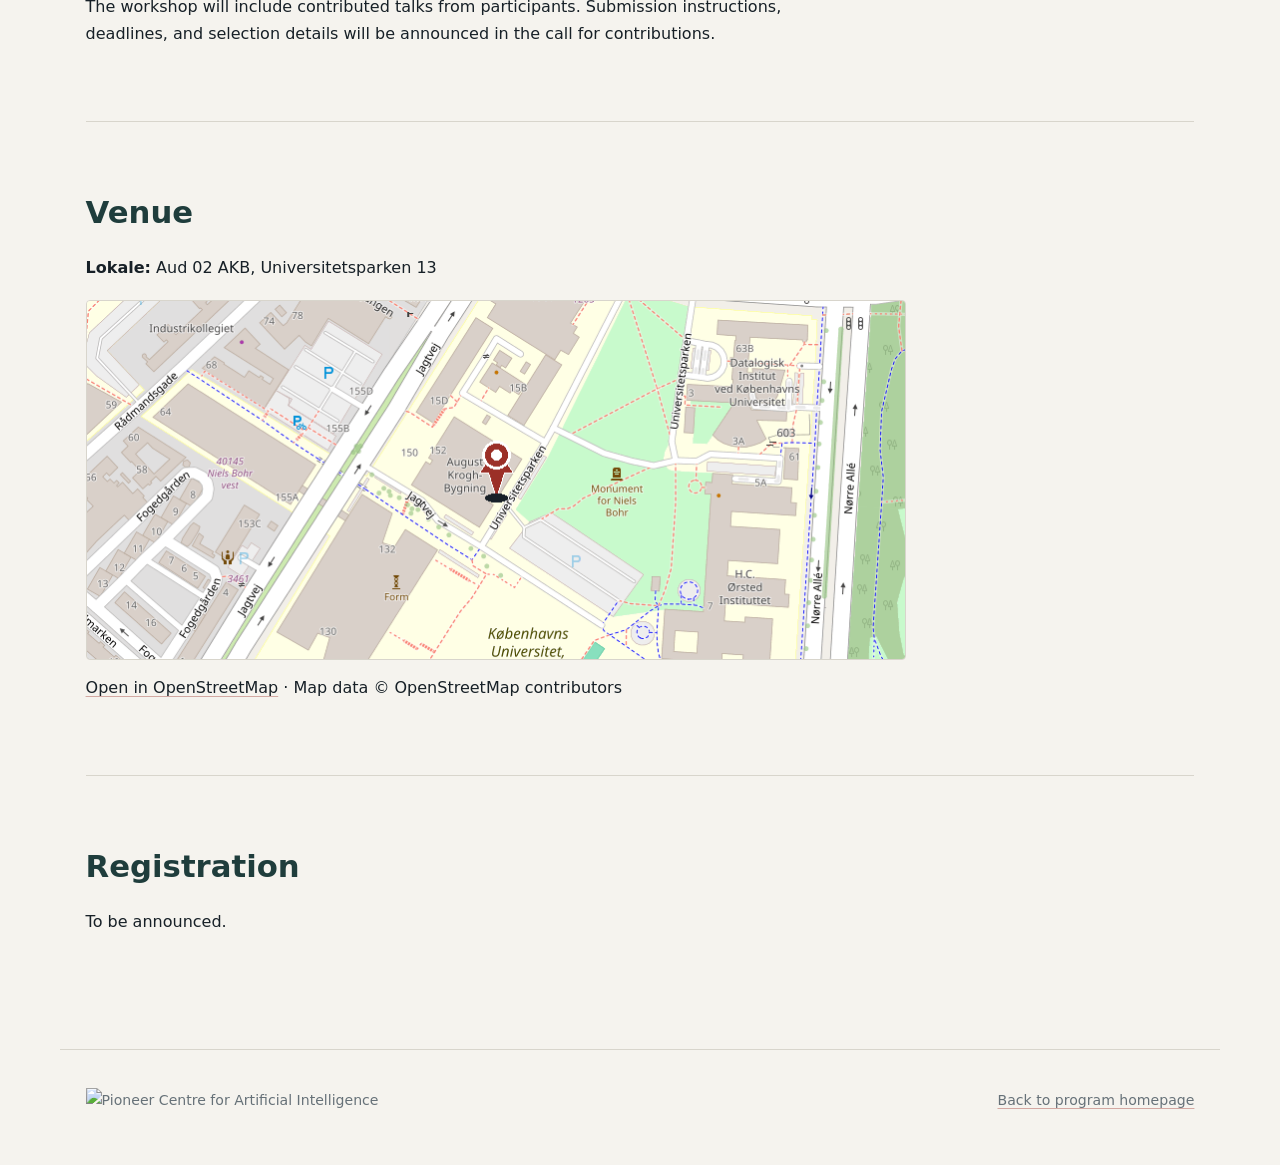
==== commit 3377d858: "Update workshop 1 schedule and speakers" ====
--- a/workshops/workshop-1.html
+++ b/workshops/workshop-1.html
@@ -3,7 +3,7 @@
   <head>
     <meta charset="utf-8">
     <meta name="viewport" content="width=device-width, initial-scale=1">
-    <title>DP and Unlearning in ML | Data Privacy in Machine Learning</title>
+    <title>Differential Privacy and Unlearning in Machine Learning | Data Privacy in Machine Learning</title>
     <link rel="stylesheet" href="../assets/styles.css">
   </head>
   <body>
@@ -21,14 +21,14 @@
     <main>
       <section class="hero">
         <p class="eyebrow">Workshop 1</p>
-        <h1>DP and Unlearning in ML</h1>
-        <p class="meta">June 11-12, 2026 &middot; Day 1: 10:30-16:45 &middot; Day 2: 09:00-15:45</p>
+        <h1 class="workshop-title">Differential Privacy and Unlearning in Machine Learning</h1>
+        <p class="meta">June 11-12, 2026 &middot; Day 1: 11:00-17:00 &middot; Day 2: 09:30-14:30</p>
       </section>
 
       <section class="section" aria-labelledby="overview">
         <h2 id="overview">Overview</h2>
         <p>Workshop 1 is part of the Data Privacy in Machine Learning P1 program. The workshop will bring together tutorials, invited talks, and contributed talks on differential privacy, machine unlearning, and privacy-preserving machine learning.</p>
-        <p>The program will include a differential privacy tutorial on the first day and a machine unlearning tutorial on the second day. Confirmed invited speakers include Antti Honkela and Graham Cormode. The call for contributed talks will be announced as confirmations are finalized.</p>
+        <p>The program will include a one-hour differential privacy tutorial on the first day and a one-hour machine unlearning tutorial on the second day. Confirmed invited speakers include Antti Honkela and Graham Cormode, with at most three invited speakers planned in total. The call for contributed talks will be announced as confirmations are finalized.</p>
       </section>
 
       <section class="section" aria-labelledby="agenda">
@@ -37,30 +37,28 @@
           <article class="schedule-day">
             <h3><time datetime="2026-06-11">June 11, 2026</time></h3>
             <div class="agenda">
-              <div class="agenda-row"><time datetime="2026-06-11T10:30">10:30-12:00</time><strong>Differential privacy tutorial</strong></div>
-              <div class="agenda-row"><time datetime="2026-06-11T12:00">12:00-13:00</time><strong>Lunch</strong></div>
-              <div class="agenda-row"><time datetime="2026-06-11T13:00">13:00-14:00</time><strong>Invited talk</strong></div>
+              <div class="agenda-row"><time datetime="2026-06-11T11:00">11:00-12:00</time><div class="agenda-item"><strong>Differential privacy tutorial</strong><span class="agenda-speaker">Rasmus Pagh</span></div></div>
+              <div class="agenda-row"><time datetime="2026-06-11T12:00">12:00-13:00</time><strong>Lunch break</strong></div>
+              <div class="agenda-row"><time datetime="2026-06-11T13:00">13:00-14:00</time><div class="agenda-item"><strong>Invited talk</strong><span class="agenda-speaker">Antti Honkela</span></div></div>
               <div class="agenda-row"><time datetime="2026-06-11T14:00">14:00-14:30</time><strong>Contributed talk</strong></div>
               <div class="agenda-row"><time datetime="2026-06-11T14:30">14:30-14:45</time><strong>Coffee break</strong></div>
-              <div class="agenda-row"><time datetime="2026-06-11T14:45">14:45-15:45</time><strong>Invited talk</strong></div>
+              <div class="agenda-row"><time datetime="2026-06-11T14:45">14:45-15:45</time><div class="agenda-item"><strong>Invited talk</strong><span class="agenda-speaker">Graham Cormode</span></div></div>
               <div class="agenda-row"><time datetime="2026-06-11T15:45">15:45-16:15</time><strong>Contributed talk</strong></div>
               <div class="agenda-row"><time datetime="2026-06-11T16:15">16:15-16:45</time><strong>Contributed talk</strong></div>
-              <div class="agenda-row"><time datetime="2026-06-11T16:45">16:45</time><strong>End of day</strong></div>
+              <div class="agenda-row"><time datetime="2026-06-11T17:00">17:00</time><strong>End of day</strong></div>
             </div>
           </article>
 
           <article class="schedule-day">
             <h3><time datetime="2026-06-12">June 12, 2026</time></h3>
             <div class="agenda">
-              <div class="agenda-row"><time datetime="2026-06-12T09:00">09:00-10:30</time><strong>Machine unlearning tutorial</strong></div>
+              <div class="agenda-row"><time datetime="2026-06-12T09:30">09:30-10:30</time><div class="agenda-item"><strong>Machine unlearning tutorial</strong><span class="agenda-speaker">Amartya Sanyal</span></div></div>
               <div class="agenda-row"><time datetime="2026-06-12T10:30">10:30-10:45</time><strong>Coffee break</strong></div>
-              <div class="agenda-row"><time datetime="2026-06-12T10:45">10:45-11:45</time><strong>Invited talk</strong></div>
+              <div class="agenda-row"><time datetime="2026-06-12T10:45">10:45-11:45</time><div class="agenda-item"><strong>Invited talk</strong><span class="agenda-speaker">Anastasiia Koloskova</span></div></div>
               <div class="agenda-row"><time datetime="2026-06-12T11:45">11:45-12:15</time><strong>Contributed talks</strong></div>
-              <div class="agenda-row"><time datetime="2026-06-12T12:15">12:15-13:30</time><strong>Lunch</strong></div>
-              <div class="agenda-row"><time datetime="2026-06-12T13:30">13:30-14:30</time><strong>Invited talk</strong></div>
-              <div class="agenda-row"><time datetime="2026-06-12T14:30">14:30-15:00</time><strong>Contributed talk</strong></div>
-              <div class="agenda-row"><time datetime="2026-06-12T15:00">15:00-15:30</time><strong>Contributed talk</strong></div>
-              <div class="agenda-row"><time datetime="2026-06-12T15:30">15:30-15:45</time><strong>Closing remarks</strong></div>
+              <div class="agenda-row"><time datetime="2026-06-12T12:15">12:15-13:30</time><strong>Lunch break</strong></div>
+              <div class="agenda-row"><time datetime="2026-06-12T13:30">13:30-14:30</time><strong>Contributed talks</strong></div>
+              <div class="agenda-row"><time datetime="2026-06-12T14:30">14:30</time><strong>End of workshop</strong></div>
             </div>
           </article>
         </div>
@@ -68,7 +66,6 @@
 
       <section class="section" aria-labelledby="speakers">
         <h2 id="speakers">Speakers</h2>
-        <p>Confirmed invited speakers for Workshop 1 are listed below. Additional speaker and tutorial details will be announced as the program is finalized.</p>
         <div class="director-grid speaker-grid">
           <article class="director">
             <img src="../assets/people/antti-honkela.jpg" alt="Antti Honkela">
@@ -78,7 +75,12 @@
           <article class="director">
             <img src="../assets/people/graham-cormode.jpg" alt="Graham Cormode">
             <h3>Graham Cormode</h3>
-            <p>Professor of Computer Science, University of Warwick</p>
+            <p>Professor of Computer Science, University of Oxford</p>
+          </article>
+          <article class="director">
+            <img src="../assets/people/anastasiia-koloskova.png" alt="Anastasiia Koloskova">
+            <h3>Anastasiia Koloskova</h3>
+            <p>Assistant Professor of AI and Optimization, UZH</p>
           </article>
         </div>
       </section>
--- a/assets/styles.css
+++ b/assets/styles.css
@@ -141,6 +141,11 @@
   font-size: clamp(2.65rem, 7vw, 5.8rem);
   font-weight: 740;
   max-width: 11.2ch;
+}
+
+.workshop-title {
+  max-width: 22ch;
+  font-size: clamp(2.55rem, 5.5vw, 5.1rem);
 }
 
 h2 {
@@ -437,6 +442,21 @@
   color: var(--muted);
 }
 
+.agenda-item {
+  display: grid;
+  gap: 0.1rem;
+}
+
+.agenda-item strong {
+  font-weight: 760;
+}
+
+.agenda-speaker {
+  color: var(--accent-quiet);
+  font-size: 0.94rem;
+  font-weight: 520;
+}
+
 .venue-details {
   max-width: 820px;
 }
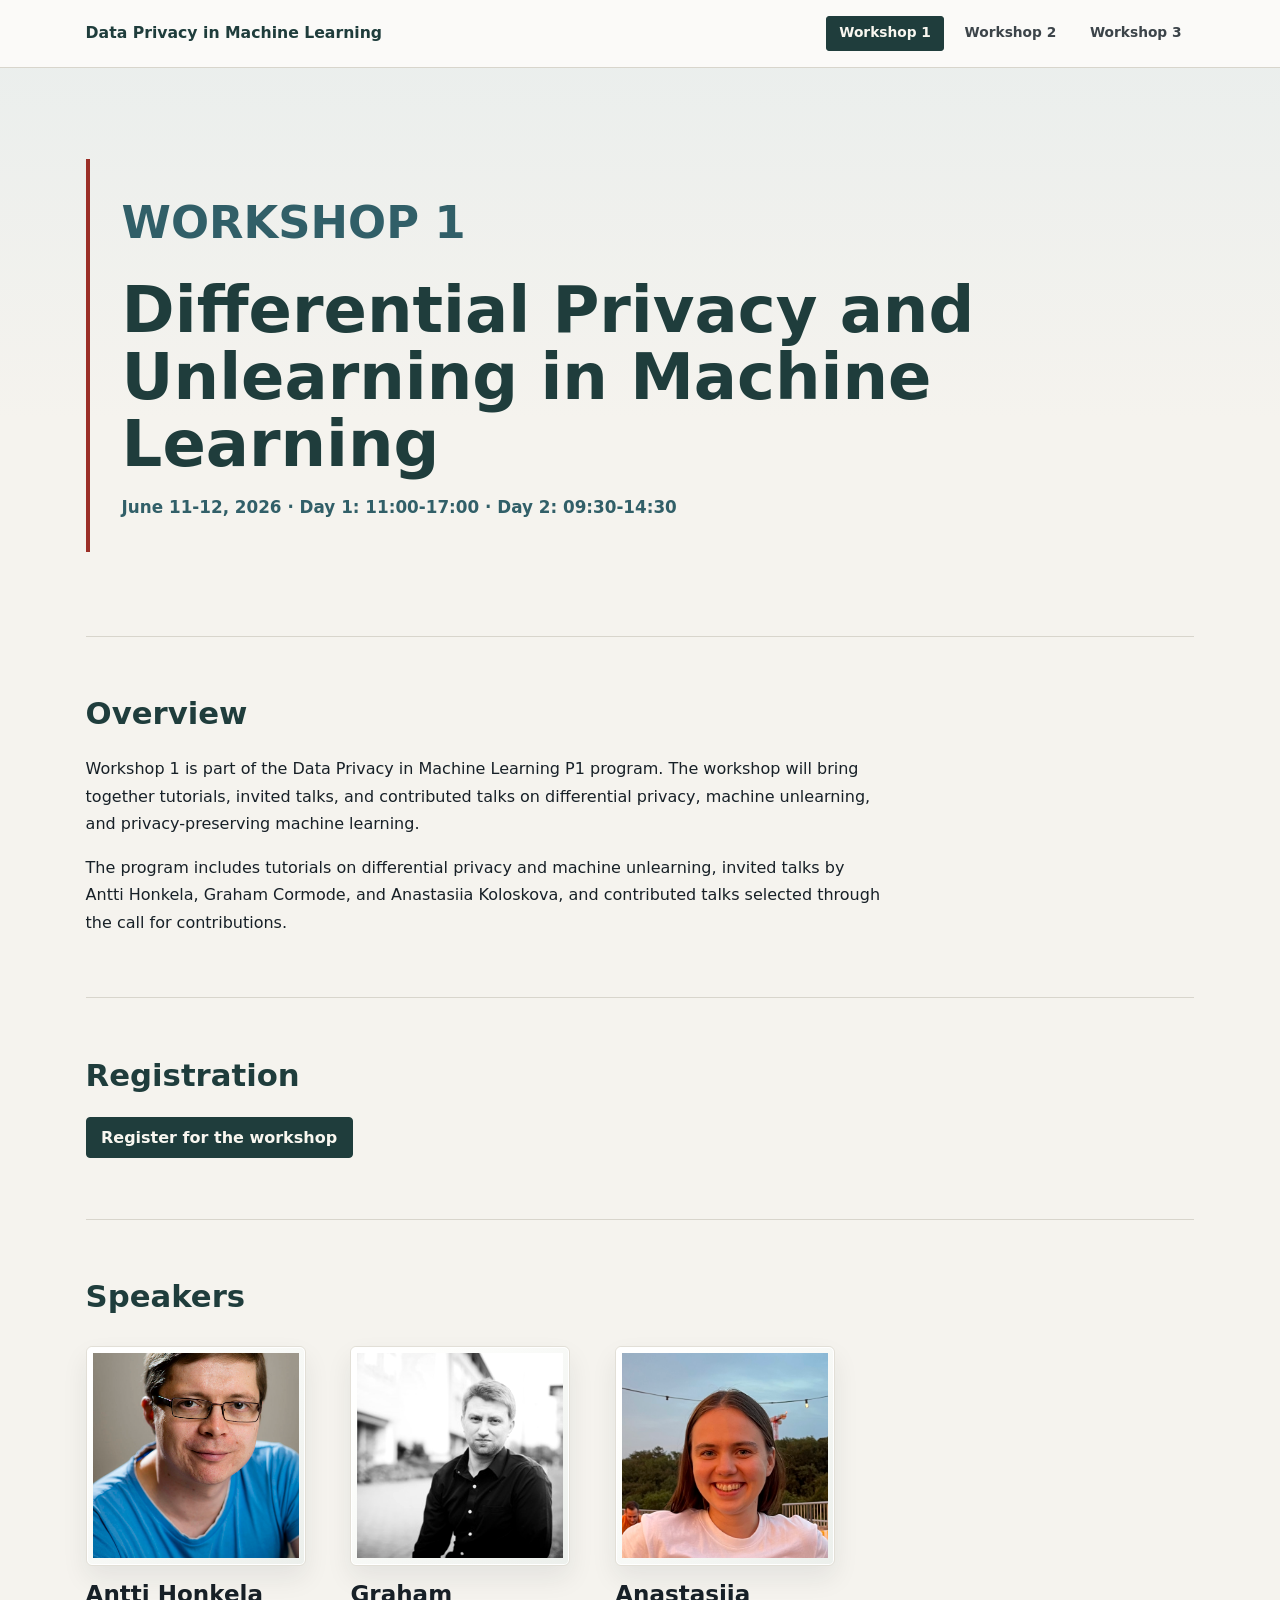
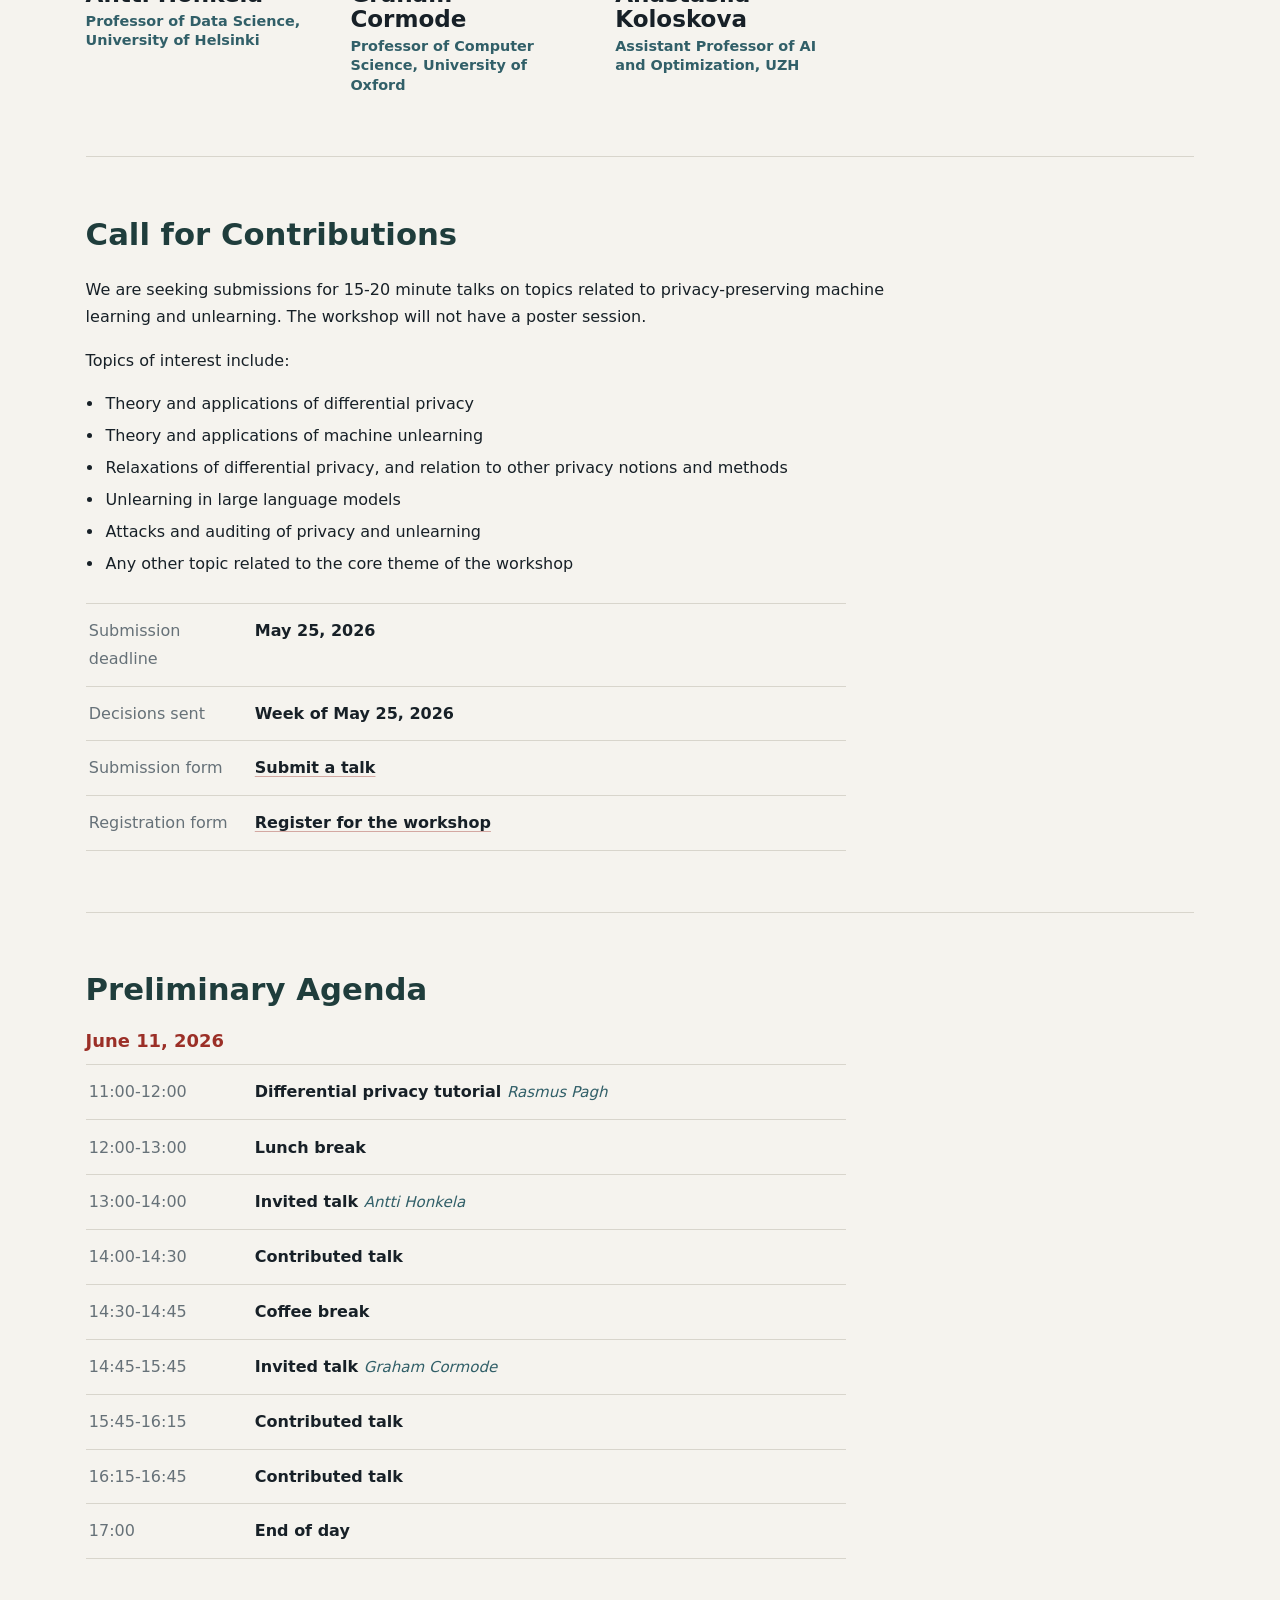
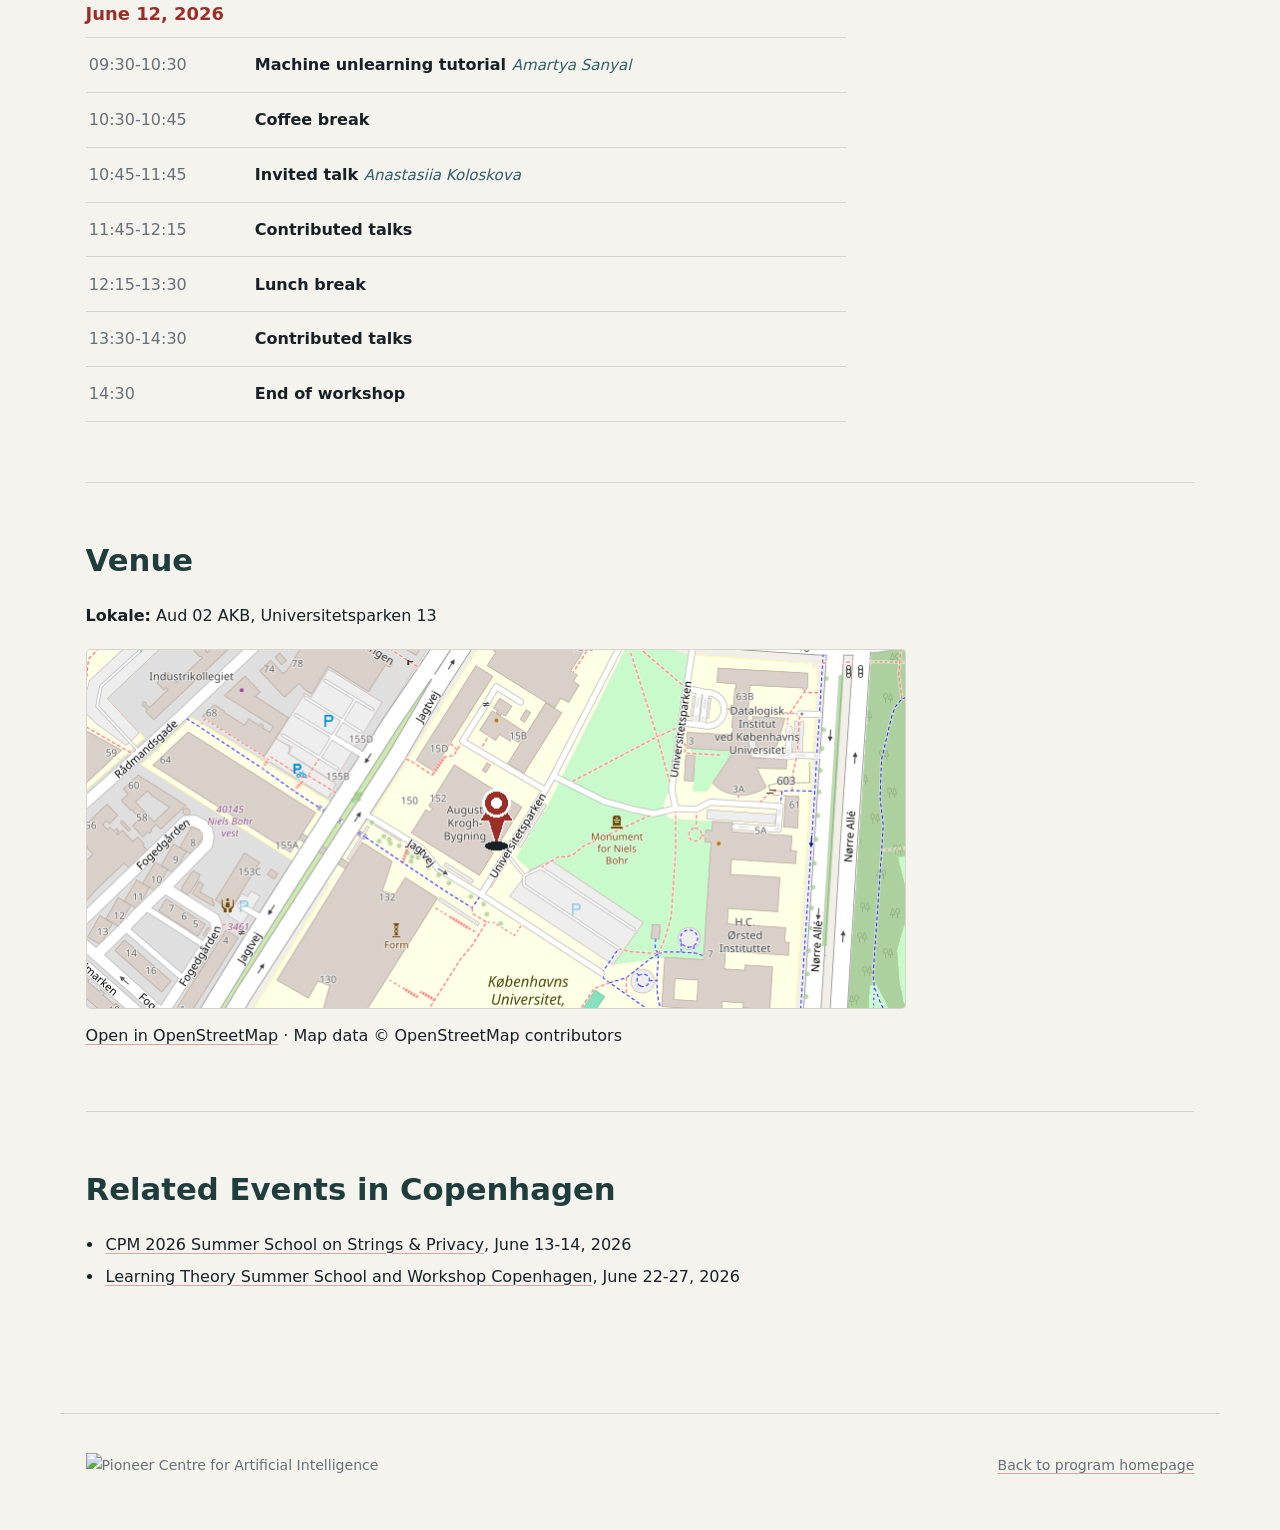
==== commit 6c7fdd4c: "Refine workshop 1 schedule and call for contributions" ====
--- a/workshops/workshop-1.html
+++ b/workshops/workshop-1.html
@@ -18,7 +18,7 @@
       </nav>
     </header>
 
-    <main>
+    <main class="workshop-page">
       <section class="hero">
         <p class="eyebrow">Workshop 1</p>
         <h1 class="workshop-title">Differential Privacy and Unlearning in Machine Learning</h1>
@@ -28,7 +28,53 @@
       <section class="section" aria-labelledby="overview">
         <h2 id="overview">Overview</h2>
         <p>Workshop 1 is part of the Data Privacy in Machine Learning P1 program. The workshop will bring together tutorials, invited talks, and contributed talks on differential privacy, machine unlearning, and privacy-preserving machine learning.</p>
-        <p>The program will include a one-hour differential privacy tutorial on the first day and a one-hour machine unlearning tutorial on the second day. Confirmed invited speakers include Antti Honkela and Graham Cormode, with at most three invited speakers planned in total. The call for contributed talks will be announced as confirmations are finalized.</p>
+        <p>The program includes tutorials on differential privacy and machine unlearning, invited talks by Antti Honkela, Graham Cormode, and Anastasiia Koloskova, and contributed talks selected through the call for contributions.</p>
+      </section>
+
+      <section class="section" aria-labelledby="registration">
+        <h2 id="registration">Registration</h2>
+        <p><a class="primary-link" href="https://forms.gle/iHdQN9n7T42sBhsV7">Register for the workshop</a></p>
+      </section>
+
+      <section class="section" aria-labelledby="speakers">
+        <h2 id="speakers">Speakers</h2>
+        <div class="director-grid speaker-grid">
+          <article class="director">
+            <img src="../assets/people/antti-honkela.jpg" alt="Antti Honkela">
+            <h3>Antti Honkela</h3>
+            <p>Professor of Data Science, University of Helsinki</p>
+          </article>
+          <article class="director">
+            <img src="../assets/people/graham-cormode.jpg" alt="Graham Cormode">
+            <h3>Graham Cormode</h3>
+            <p>Professor of Computer Science, University of Oxford</p>
+          </article>
+          <article class="director">
+            <img src="../assets/people/anastasiia-koloskova.png" alt="Anastasiia Koloskova">
+            <h3>Anastasiia Koloskova</h3>
+            <p>Assistant Professor of AI and Optimization, UZH</p>
+          </article>
+        </div>
+      </section>
+
+      <section class="section" aria-labelledby="contributions">
+        <h2 id="contributions">Call for Contributions</h2>
+        <p>We are seeking submissions for 15-20 minute talks on topics related to privacy-preserving machine learning and unlearning. The workshop will not have a poster session.</p>
+        <p>Topics of interest include:</p>
+        <ul>
+          <li>Theory and applications of differential privacy</li>
+          <li>Theory and applications of machine unlearning</li>
+          <li>Relaxations of differential privacy, and relation to other privacy notions and methods</li>
+          <li>Unlearning in large language models</li>
+          <li>Attacks and auditing of privacy and unlearning</li>
+          <li>Any other topic related to the core theme of the workshop</li>
+        </ul>
+        <div class="agenda">
+          <div class="agenda-row"><span>Submission deadline</span><strong>May 25, 2026</strong></div>
+          <div class="agenda-row"><span>Decisions sent</span><strong>Week of May 25, 2026</strong></div>
+          <div class="agenda-row"><span>Submission form</span><strong><a href="https://forms.gle/ZtLJ8NC9F81soAi28">Submit a talk</a></strong></div>
+          <div class="agenda-row"><span>Registration form</span><strong><a href="https://forms.gle/iHdQN9n7T42sBhsV7">Register for the workshop</a></strong></div>
+        </div>
       </section>
 
       <section class="section" aria-labelledby="agenda">
@@ -64,32 +110,6 @@
         </div>
       </section>
 
-      <section class="section" aria-labelledby="speakers">
-        <h2 id="speakers">Speakers</h2>
-        <div class="director-grid speaker-grid">
-          <article class="director">
-            <img src="../assets/people/antti-honkela.jpg" alt="Antti Honkela">
-            <h3>Antti Honkela</h3>
-            <p>Professor of Data Science, University of Helsinki</p>
-          </article>
-          <article class="director">
-            <img src="../assets/people/graham-cormode.jpg" alt="Graham Cormode">
-            <h3>Graham Cormode</h3>
-            <p>Professor of Computer Science, University of Oxford</p>
-          </article>
-          <article class="director">
-            <img src="../assets/people/anastasiia-koloskova.png" alt="Anastasiia Koloskova">
-            <h3>Anastasiia Koloskova</h3>
-            <p>Assistant Professor of AI and Optimization, UZH</p>
-          </article>
-        </div>
-      </section>
-
-      <section class="section" aria-labelledby="contributions">
-        <h2 id="contributions">Contributed Talks</h2>
-        <p>The workshop will include contributed talks from participants. Submission instructions, deadlines, and selection details will be announced in the call for contributions.</p>
-      </section>
-
       <section class="section" aria-labelledby="venue">
         <h2 id="venue">Venue</h2>
         <div class="venue-details">
@@ -101,9 +121,12 @@
         </div>
       </section>
 
-      <section class="section" aria-labelledby="registration">
-        <h2 id="registration">Registration</h2>
-        <p>To be announced.</p>
+      <section class="section" aria-labelledby="related-events">
+        <h2 id="related-events">Related Events in Copenhagen</h2>
+        <ul>
+          <li><a href="https://cpm2026.compute.dtu.dk/p/summer_school">CPM 2026 Summer School on Strings &amp; Privacy</a>, June 13-14, 2026</li>
+          <li><a href="https://ltsscopenhagen.github.io/">Learning Theory Summer School and Workshop Copenhagen</a>, June 22-27, 2026</li>
+        </ul>
       </section>
     </main>
 
--- a/assets/styles.css
+++ b/assets/styles.css
@@ -144,8 +144,9 @@
 }
 
 .workshop-title {
-  max-width: 22ch;
-  font-size: clamp(2.55rem, 5.5vw, 5.1rem);
+  max-width: 24ch;
+  font-size: clamp(2.5rem, 5vw, 4.7rem);
+  line-height: 1.04;
 }
 
 h2 {
@@ -181,6 +182,51 @@
 
 .section p {
   margin-top: 0;
+}
+
+.workshop-page .hero {
+  max-width: 1040px;
+  margin-bottom: 5.2rem;
+}
+
+.workshop-page .section {
+  padding-top: 3.8rem;
+  margin-top: 3.8rem;
+}
+
+.workshop-page .section > p,
+.workshop-page .section > ul {
+  max-width: 800px;
+}
+
+.workshop-page ul {
+  margin: 0.2rem 0 1.6rem;
+  padding-left: 1.15rem;
+}
+
+.workshop-page li {
+  padding-left: 0.1rem;
+  margin: 0.28rem 0;
+}
+
+.primary-link {
+  display: inline-flex;
+  align-items: center;
+  min-height: 2.55rem;
+  padding: 0.38rem 0.9rem;
+  border: 1px solid var(--pine);
+  border-radius: 4px;
+  background: var(--pine);
+  color: #f9f7f0;
+  font-weight: 720;
+  line-height: 1.2;
+  text-decoration: none;
+}
+
+.primary-link:hover {
+  background: var(--accent);
+  border-color: var(--accent);
+  color: #fffaf4;
 }
 
 .two-column {
@@ -433,18 +479,22 @@
   display: grid;
   grid-template-columns: 150px minmax(0, 1fr);
   gap: 1rem;
-  padding: 0.95rem 0.2rem;
+  align-items: baseline;
+  padding: 0.82rem 0.2rem;
   border-bottom: 1px solid var(--line);
 }
 
 .agenda-row time,
 .agenda-row span:first-child {
   color: var(--muted);
+  font-variant-numeric: tabular-nums;
 }
 
 .agenda-item {
-  display: grid;
-  gap: 0.1rem;
+  display: flex;
+  flex-wrap: wrap;
+  gap: 0.35rem;
+  align-items: baseline;
 }
 
 .agenda-item strong {
@@ -454,7 +504,13 @@
 .agenda-speaker {
   color: var(--accent-quiet);
   font-size: 0.94rem;
+  font-style: italic;
   font-weight: 520;
+}
+
+.speaker-grid {
+  grid-template-columns: repeat(3, minmax(0, 220px));
+  gap: 2.8rem;
 }
 
 .venue-details {
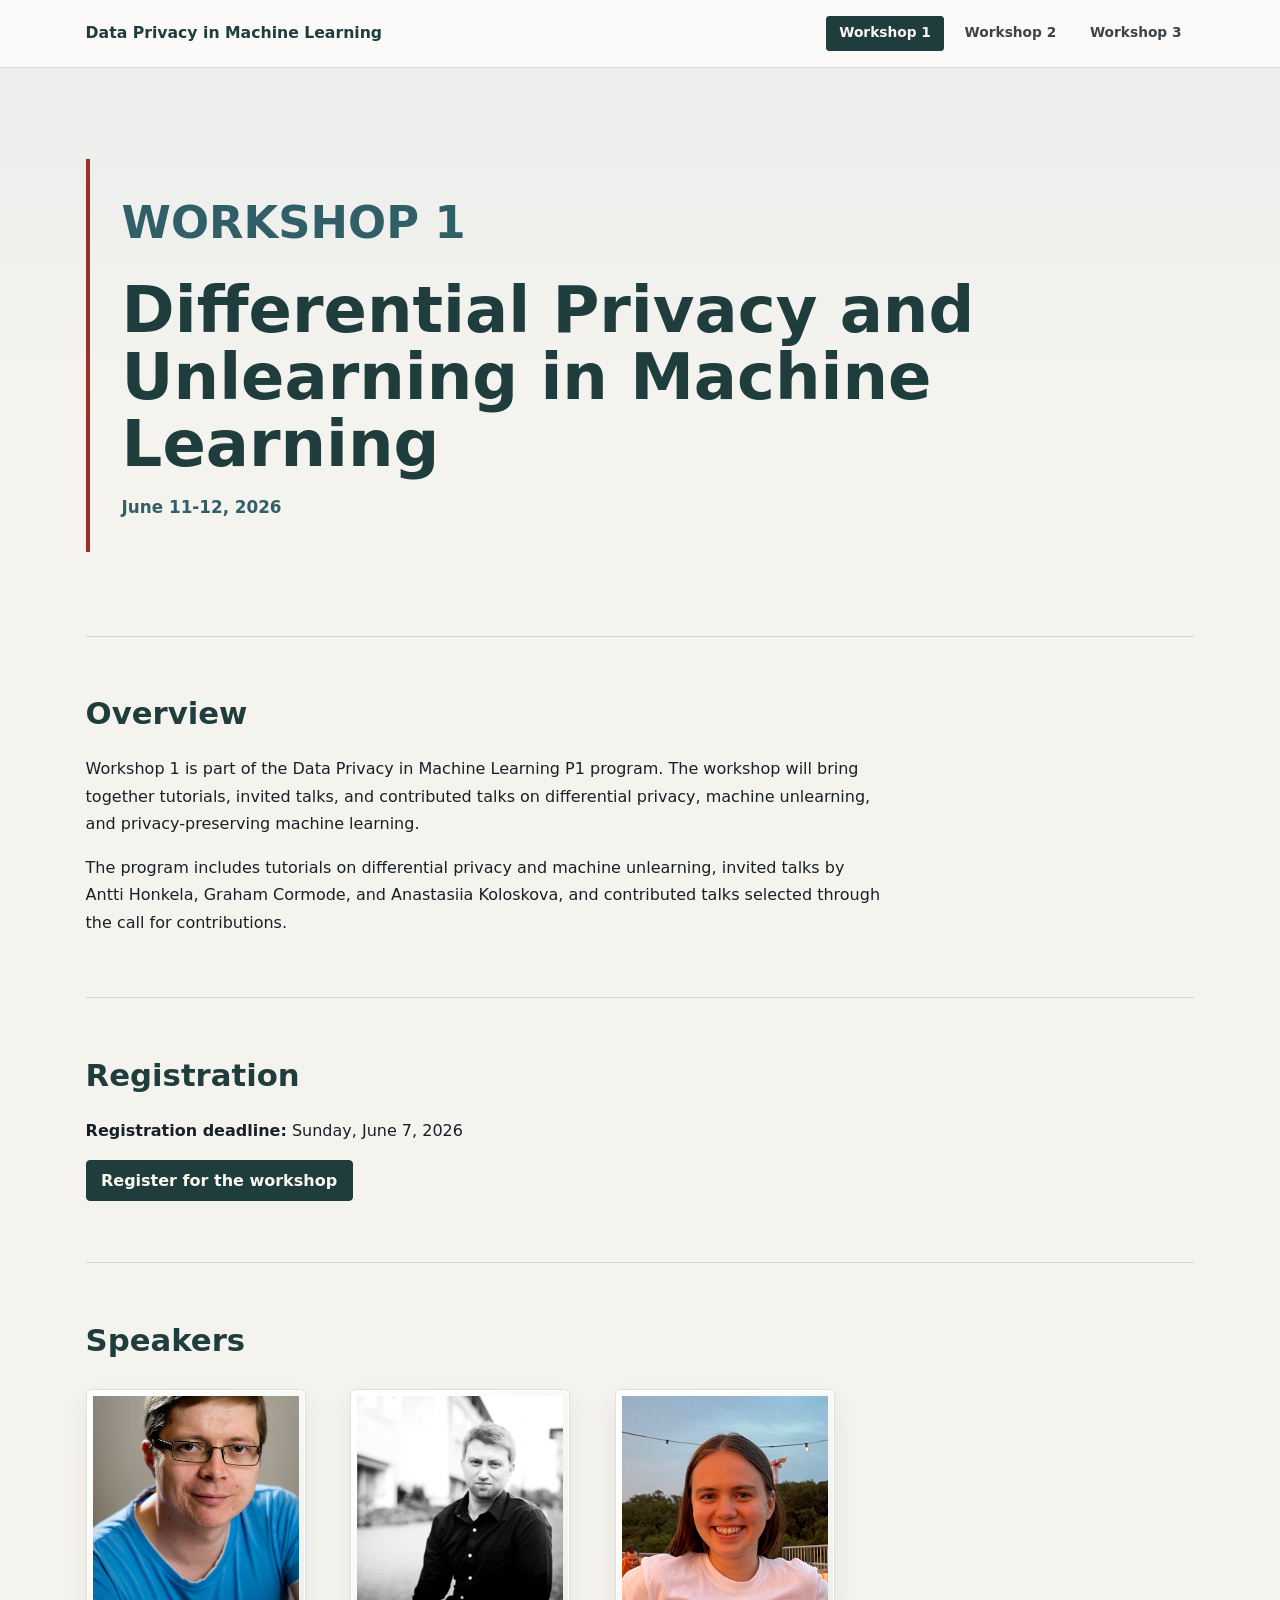
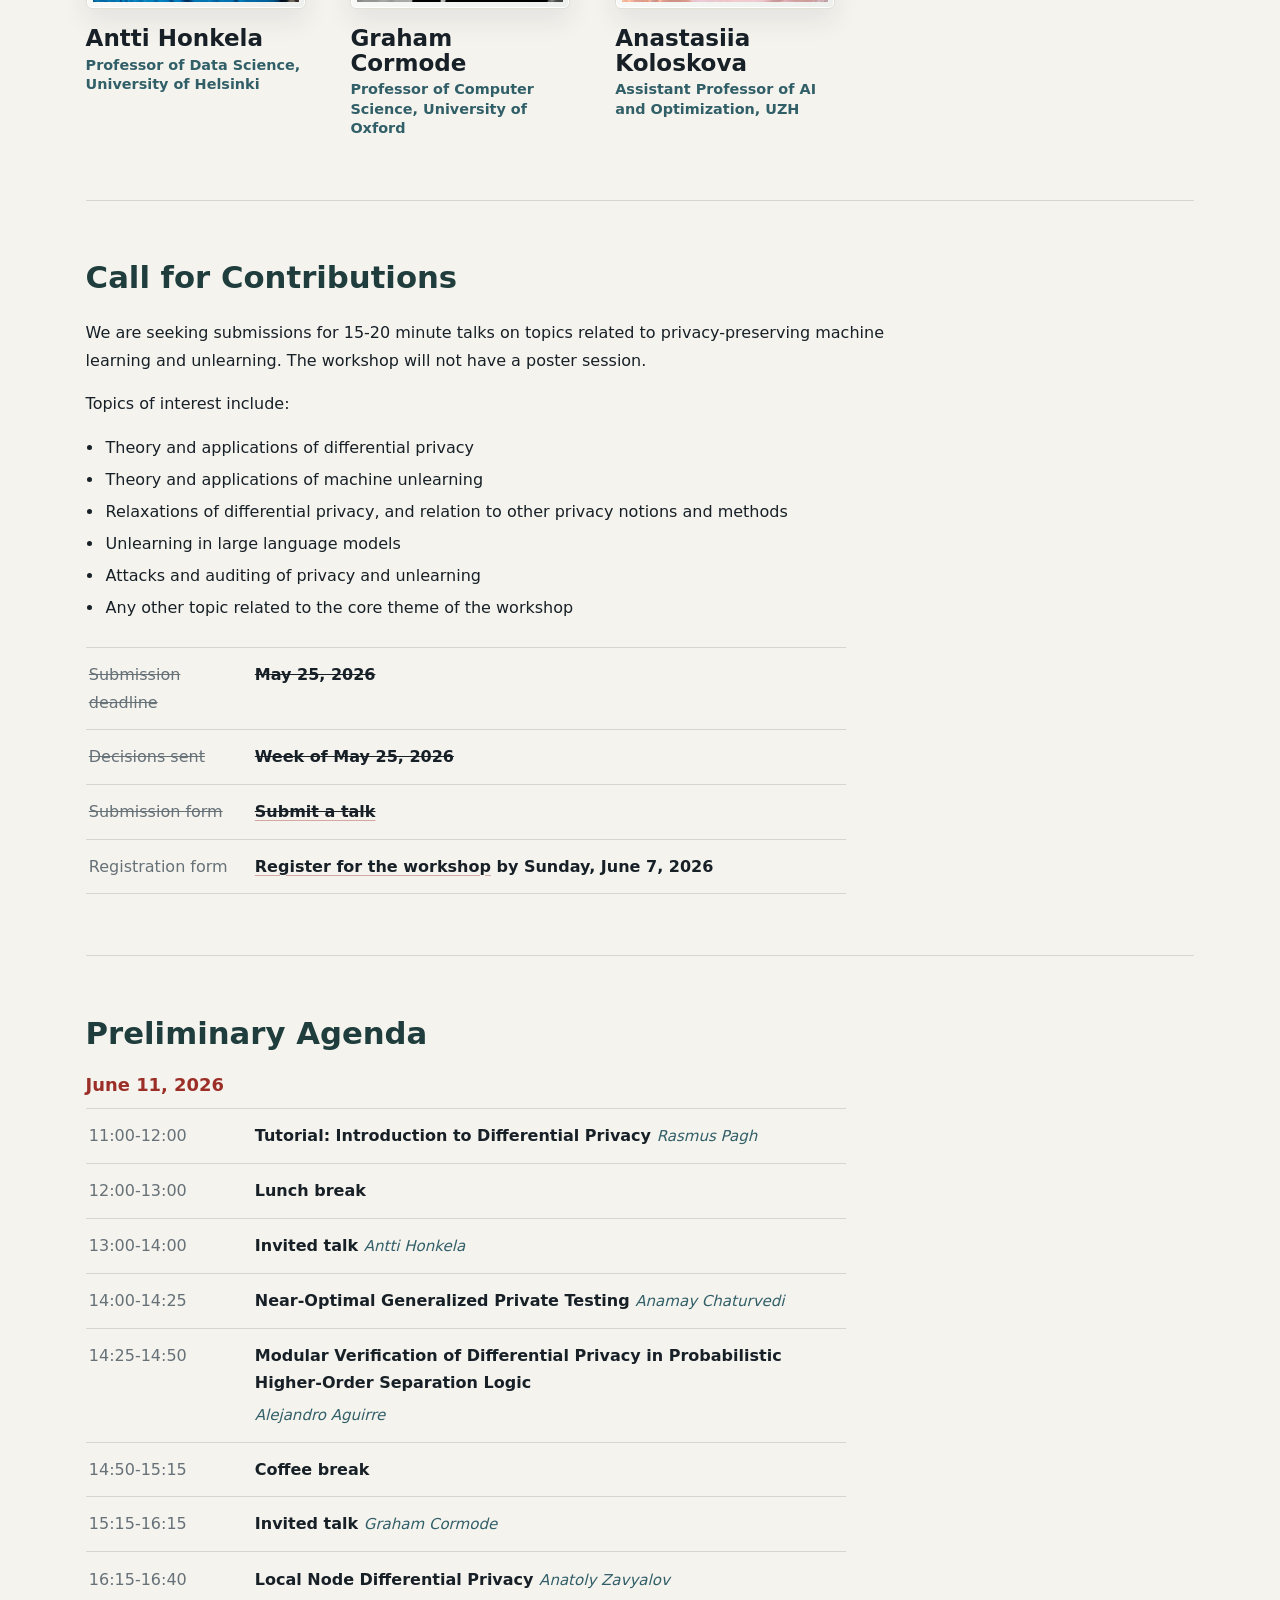
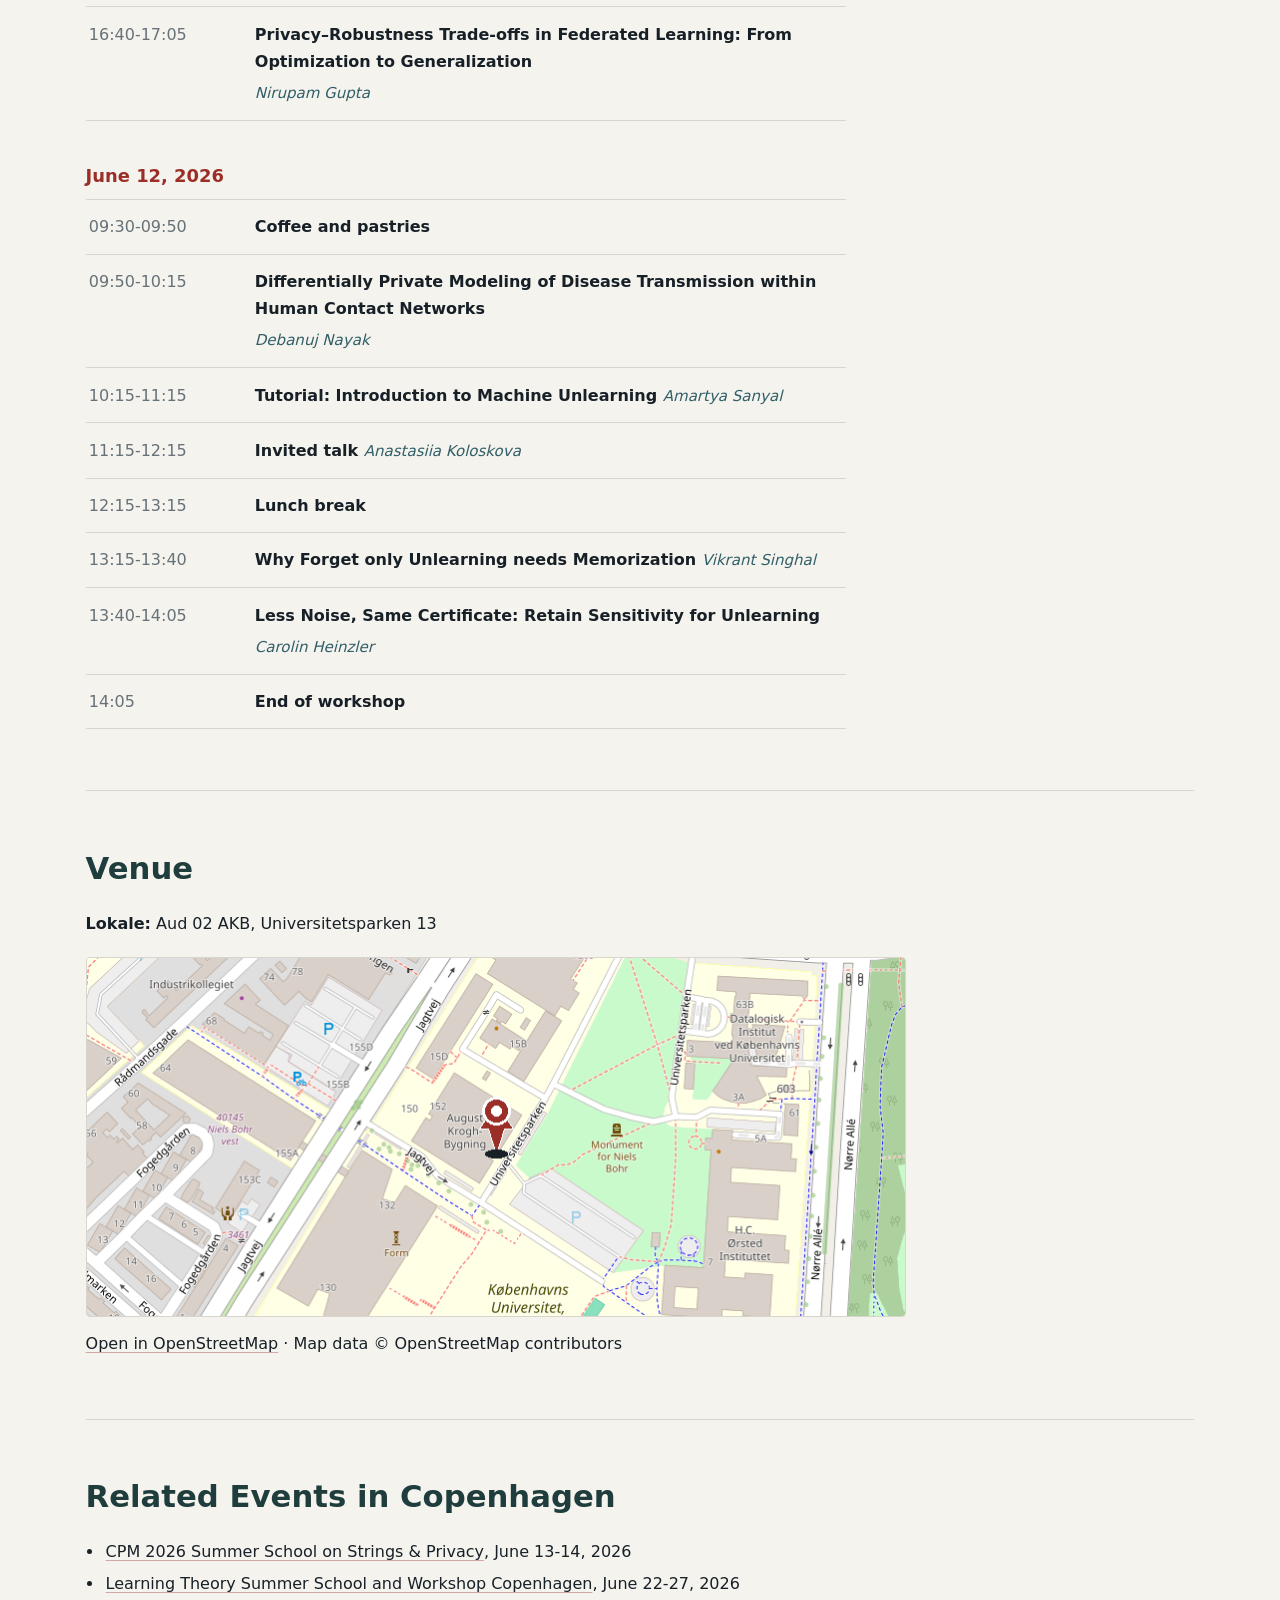
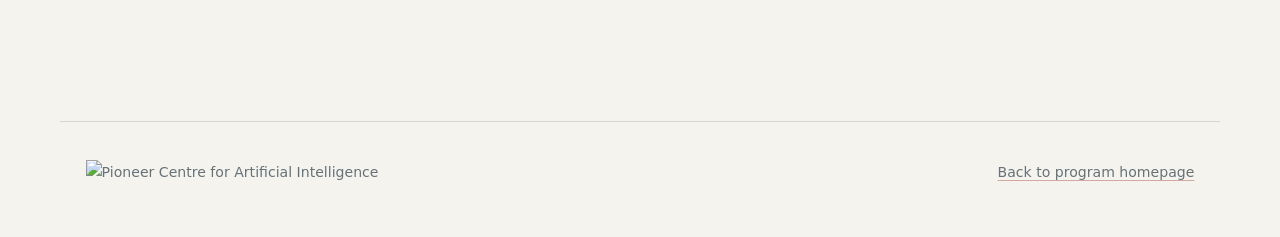
==== commit 94737f63: "Update workshop 1 schedule" ====
--- a/workshops/workshop-1.html
+++ b/workshops/workshop-1.html
@@ -22,7 +22,7 @@
       <section class="hero">
         <p class="eyebrow">Workshop 1</p>
         <h1 class="workshop-title">Differential Privacy and Unlearning in Machine Learning</h1>
-        <p class="meta">June 11-12, 2026 &middot; Day 1: 11:00-17:00 &middot; Day 2: 09:30-14:30</p>
+        <p class="meta">June 11-12, 2026</p>
       </section>
 
       <section class="section" aria-labelledby="overview">
@@ -33,6 +33,7 @@
 
       <section class="section" aria-labelledby="registration">
         <h2 id="registration">Registration</h2>
+        <p><strong>Registration deadline:</strong> Sunday, June 7, 2026</p>
         <p><a class="primary-link" href="https://forms.gle/iHdQN9n7T42sBhsV7">Register for the workshop</a></p>
       </section>
 
@@ -70,10 +71,10 @@
           <li>Any other topic related to the core theme of the workshop</li>
         </ul>
         <div class="agenda">
-          <div class="agenda-row"><span>Submission deadline</span><strong>May 25, 2026</strong></div>
-          <div class="agenda-row"><span>Decisions sent</span><strong>Week of May 25, 2026</strong></div>
-          <div class="agenda-row"><span>Submission form</span><strong><a href="https://forms.gle/ZtLJ8NC9F81soAi28">Submit a talk</a></strong></div>
-          <div class="agenda-row"><span>Registration form</span><strong><a href="https://forms.gle/iHdQN9n7T42sBhsV7">Register for the workshop</a></strong></div>
+          <div class="agenda-row"><span><s>Submission deadline</s></span><strong><s>May 25, 2026</s></strong></div>
+          <div class="agenda-row"><span><s>Decisions sent</s></span><strong><s>Week of May 25, 2026</s></strong></div>
+          <div class="agenda-row"><span><s>Submission form</s></span><strong><s><a href="https://forms.gle/ZtLJ8NC9F81soAi28">Submit a talk</a></s></strong></div>
+          <div class="agenda-row"><span>Registration form</span><strong><a href="https://forms.gle/iHdQN9n7T42sBhsV7">Register for the workshop</a> by Sunday, June 7, 2026</strong></div>
         </div>
       </section>
 
@@ -83,28 +84,29 @@
           <article class="schedule-day">
             <h3><time datetime="2026-06-11">June 11, 2026</time></h3>
             <div class="agenda">
-              <div class="agenda-row"><time datetime="2026-06-11T11:00">11:00-12:00</time><div class="agenda-item"><strong>Differential privacy tutorial</strong><span class="agenda-speaker">Rasmus Pagh</span></div></div>
+              <div class="agenda-row"><time datetime="2026-06-11T11:00">11:00-12:00</time><div class="agenda-item"><strong>Tutorial: Introduction to Differential Privacy</strong><span class="agenda-speaker">Rasmus Pagh</span></div></div>
               <div class="agenda-row"><time datetime="2026-06-11T12:00">12:00-13:00</time><strong>Lunch break</strong></div>
               <div class="agenda-row"><time datetime="2026-06-11T13:00">13:00-14:00</time><div class="agenda-item"><strong>Invited talk</strong><span class="agenda-speaker">Antti Honkela</span></div></div>
-              <div class="agenda-row"><time datetime="2026-06-11T14:00">14:00-14:30</time><strong>Contributed talk</strong></div>
-              <div class="agenda-row"><time datetime="2026-06-11T14:30">14:30-14:45</time><strong>Coffee break</strong></div>
-              <div class="agenda-row"><time datetime="2026-06-11T14:45">14:45-15:45</time><div class="agenda-item"><strong>Invited talk</strong><span class="agenda-speaker">Graham Cormode</span></div></div>
-              <div class="agenda-row"><time datetime="2026-06-11T15:45">15:45-16:15</time><strong>Contributed talk</strong></div>
-              <div class="agenda-row"><time datetime="2026-06-11T16:15">16:15-16:45</time><strong>Contributed talk</strong></div>
-              <div class="agenda-row"><time datetime="2026-06-11T17:00">17:00</time><strong>End of day</strong></div>
+              <div class="agenda-row"><time datetime="2026-06-11T14:00">14:00-14:25</time><div class="agenda-item"><strong>Near-Optimal Generalized Private Testing</strong><span class="agenda-speaker">Anamay Chaturvedi</span></div></div>
+              <div class="agenda-row"><time datetime="2026-06-11T14:25">14:25-14:50</time><div class="agenda-item"><strong>Modular Verification of Differential Privacy in Probabilistic Higher-Order Separation Logic</strong><span class="agenda-speaker">Alejandro Aguirre</span></div></div>
+              <div class="agenda-row"><time datetime="2026-06-11T14:50">14:50-15:15</time><strong>Coffee break</strong></div>
+              <div class="agenda-row"><time datetime="2026-06-11T15:15">15:15-16:15</time><div class="agenda-item"><strong>Invited talk</strong><span class="agenda-speaker">Graham Cormode</span></div></div>
+              <div class="agenda-row"><time datetime="2026-06-11T16:15">16:15-16:40</time><div class="agenda-item"><strong>Local Node Differential Privacy</strong><span class="agenda-speaker">Anatoly Zavyalov</span></div></div>
+              <div class="agenda-row"><time datetime="2026-06-11T16:40">16:40-17:05</time><div class="agenda-item"><strong>Privacy&ndash;Robustness Trade-offs in Federated Learning: From Optimization to Generalization</strong><span class="agenda-speaker">Nirupam Gupta</span></div></div>
             </div>
           </article>
 
           <article class="schedule-day">
             <h3><time datetime="2026-06-12">June 12, 2026</time></h3>
             <div class="agenda">
-              <div class="agenda-row"><time datetime="2026-06-12T09:30">09:30-10:30</time><div class="agenda-item"><strong>Machine unlearning tutorial</strong><span class="agenda-speaker">Amartya Sanyal</span></div></div>
-              <div class="agenda-row"><time datetime="2026-06-12T10:30">10:30-10:45</time><strong>Coffee break</strong></div>
-              <div class="agenda-row"><time datetime="2026-06-12T10:45">10:45-11:45</time><div class="agenda-item"><strong>Invited talk</strong><span class="agenda-speaker">Anastasiia Koloskova</span></div></div>
-              <div class="agenda-row"><time datetime="2026-06-12T11:45">11:45-12:15</time><strong>Contributed talks</strong></div>
-              <div class="agenda-row"><time datetime="2026-06-12T12:15">12:15-13:30</time><strong>Lunch break</strong></div>
-              <div class="agenda-row"><time datetime="2026-06-12T13:30">13:30-14:30</time><strong>Contributed talks</strong></div>
-              <div class="agenda-row"><time datetime="2026-06-12T14:30">14:30</time><strong>End of workshop</strong></div>
+              <div class="agenda-row"><time datetime="2026-06-12T09:30">09:30-09:50</time><strong>Coffee and pastries</strong></div>
+              <div class="agenda-row"><time datetime="2026-06-12T09:50">09:50-10:15</time><div class="agenda-item"><strong>Differentially Private Modeling of Disease Transmission within Human Contact Networks</strong><span class="agenda-speaker">Debanuj Nayak</span></div></div>
+              <div class="agenda-row"><time datetime="2026-06-12T10:15">10:15-11:15</time><div class="agenda-item"><strong>Tutorial: Introduction to Machine Unlearning</strong><span class="agenda-speaker">Amartya Sanyal</span></div></div>
+              <div class="agenda-row"><time datetime="2026-06-12T11:15">11:15-12:15</time><div class="agenda-item"><strong>Invited talk</strong><span class="agenda-speaker">Anastasiia Koloskova</span></div></div>
+              <div class="agenda-row"><time datetime="2026-06-12T12:15">12:15-13:15</time><strong>Lunch break</strong></div>
+              <div class="agenda-row"><time datetime="2026-06-12T13:15">13:15-13:40</time><div class="agenda-item"><strong>Why Forget only Unlearning needs Memorization</strong><span class="agenda-speaker">Vikrant Singhal</span></div></div>
+              <div class="agenda-row"><time datetime="2026-06-12T13:40">13:40-14:05</time><div class="agenda-item"><strong>Less Noise, Same Certificate: Retain Sensitivity for Unlearning</strong><span class="agenda-speaker">Carolin Heinzler</span></div></div>
+              <div class="agenda-row"><time datetime="2026-06-12T14:05">14:05</time><strong>End of workshop</strong></div>
             </div>
           </article>
         </div>
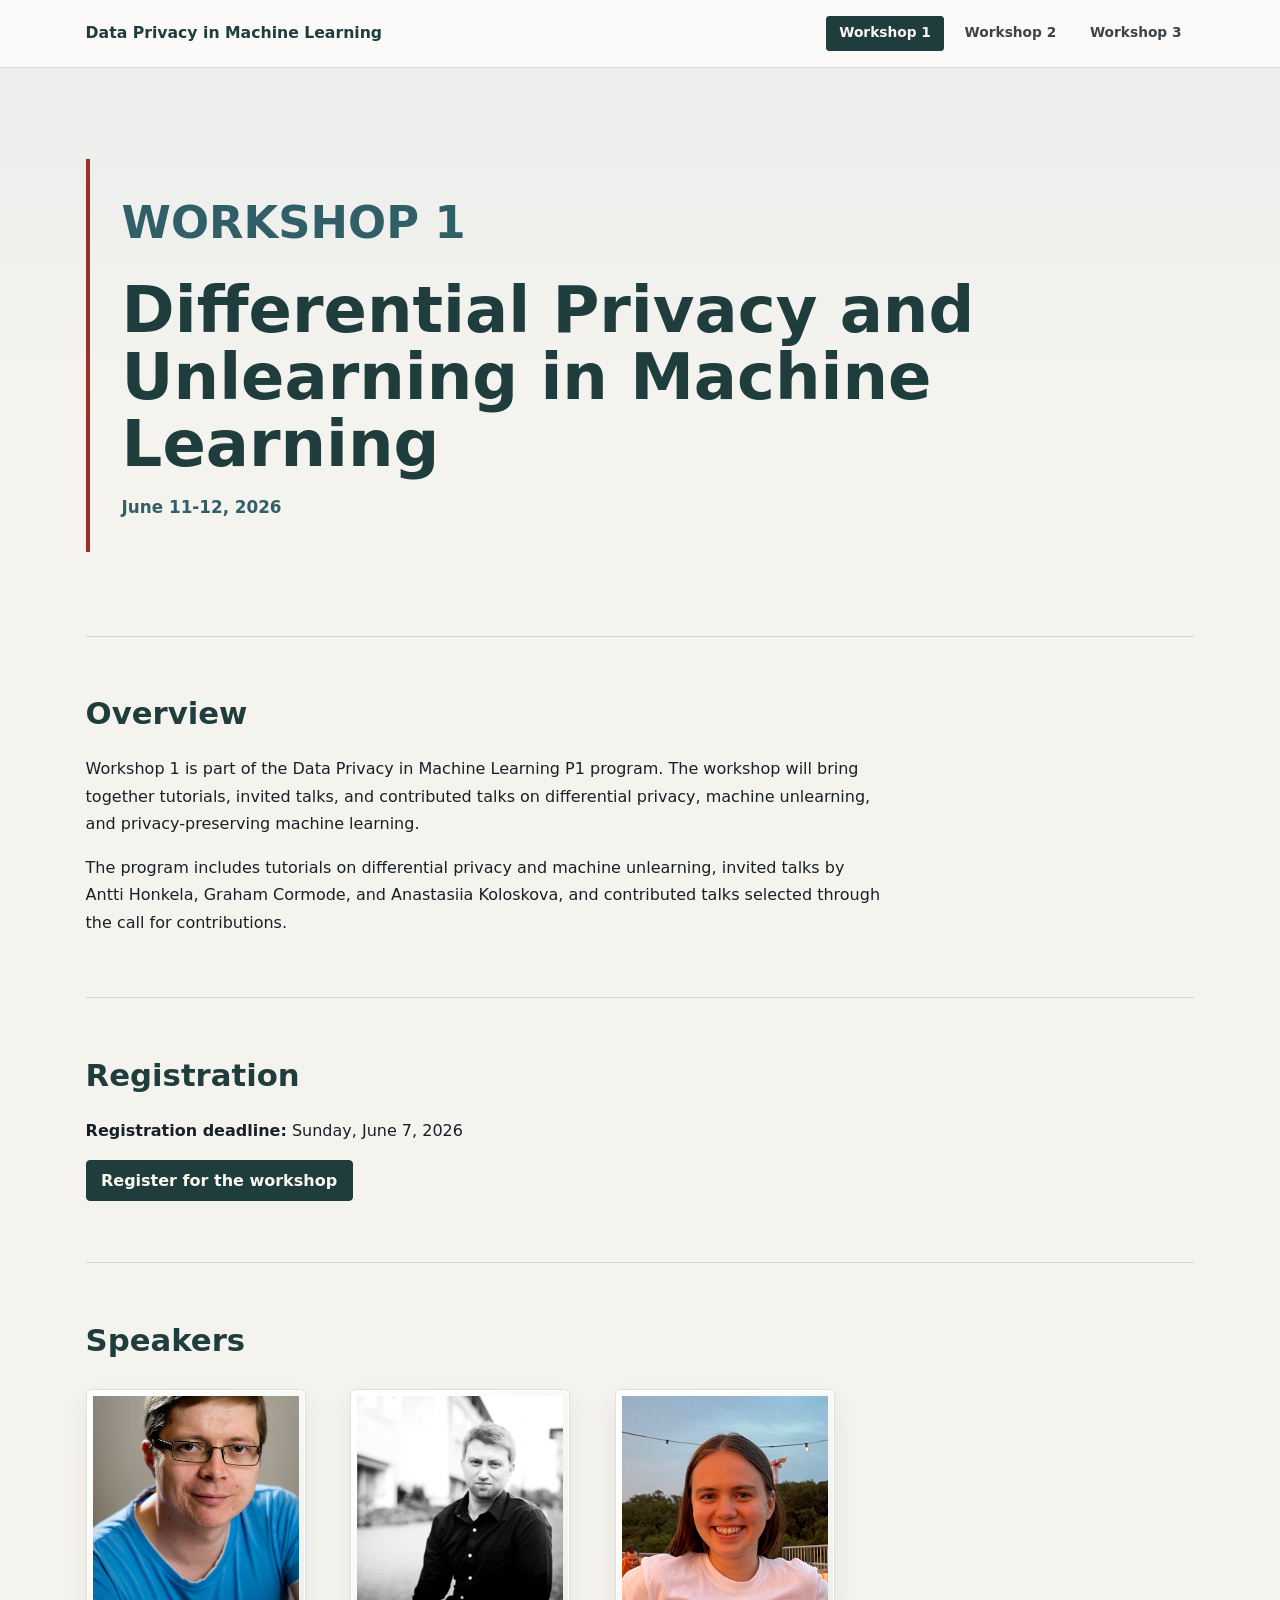
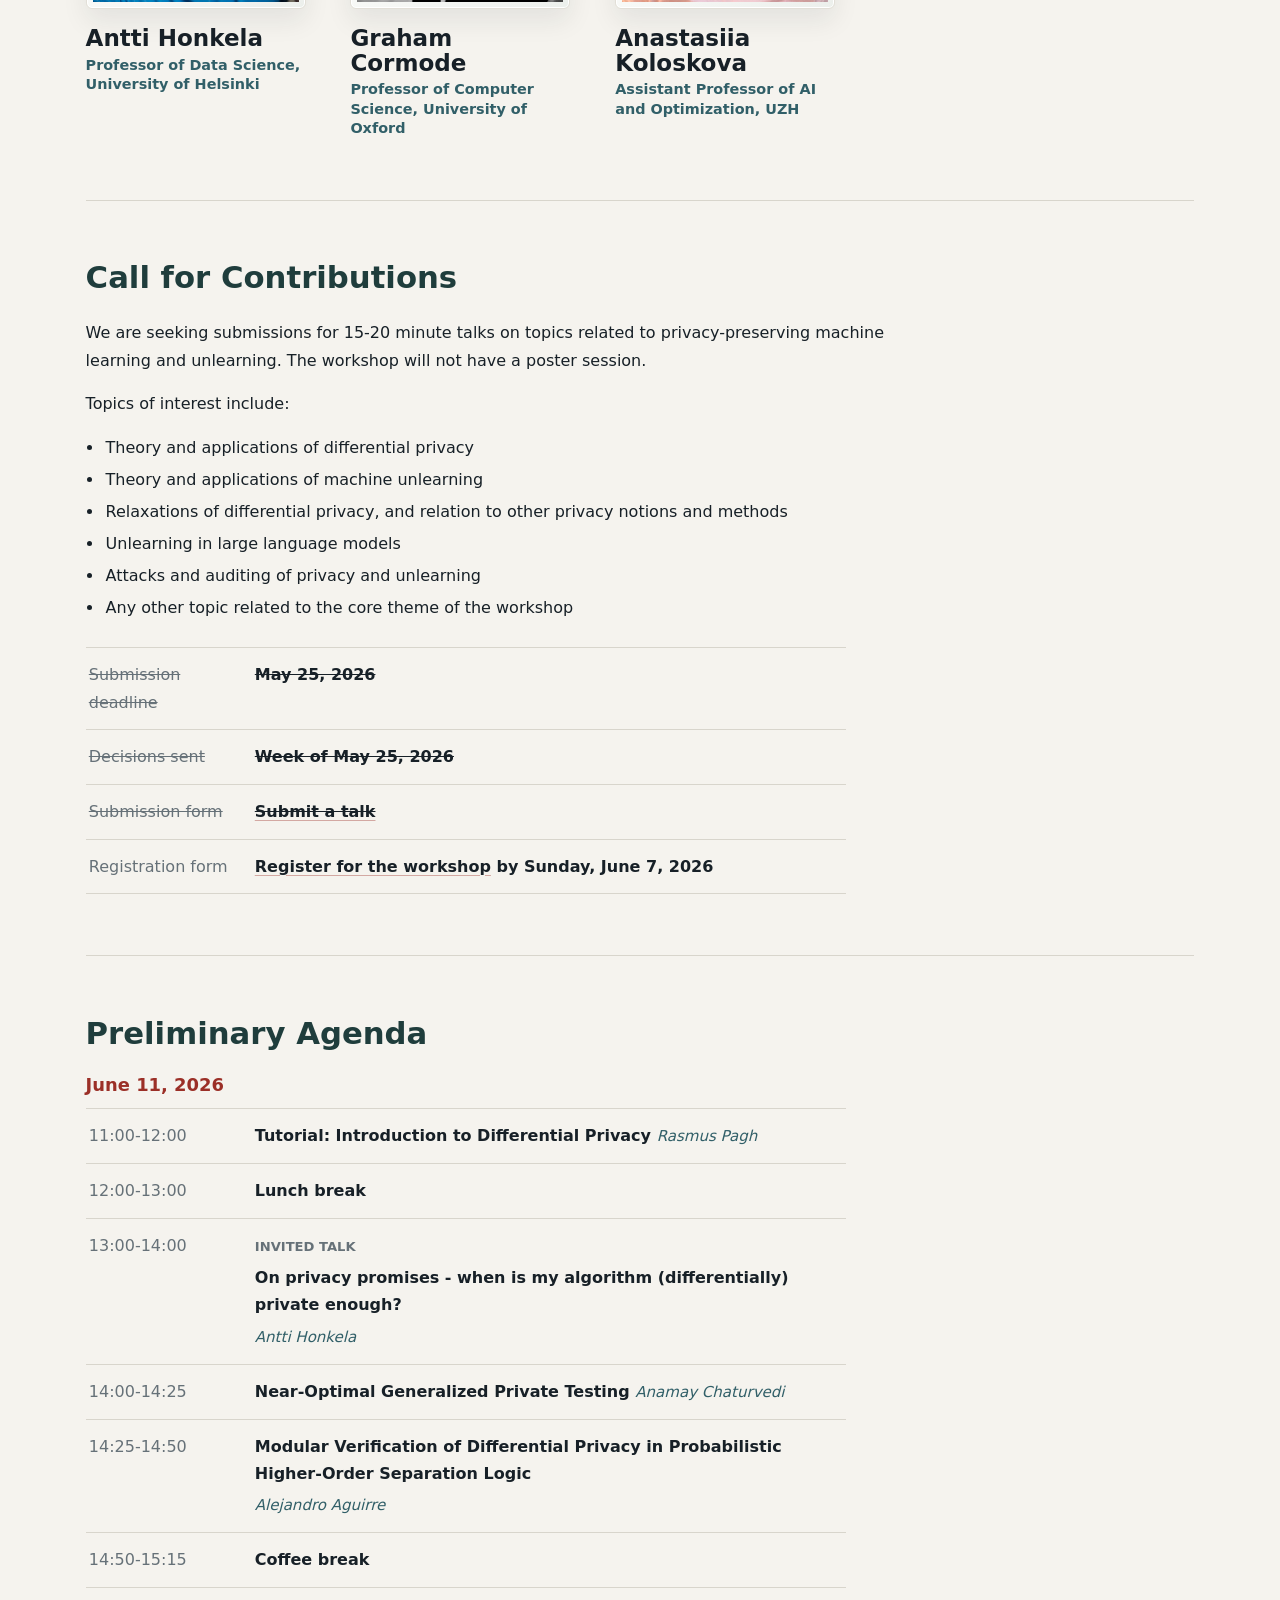
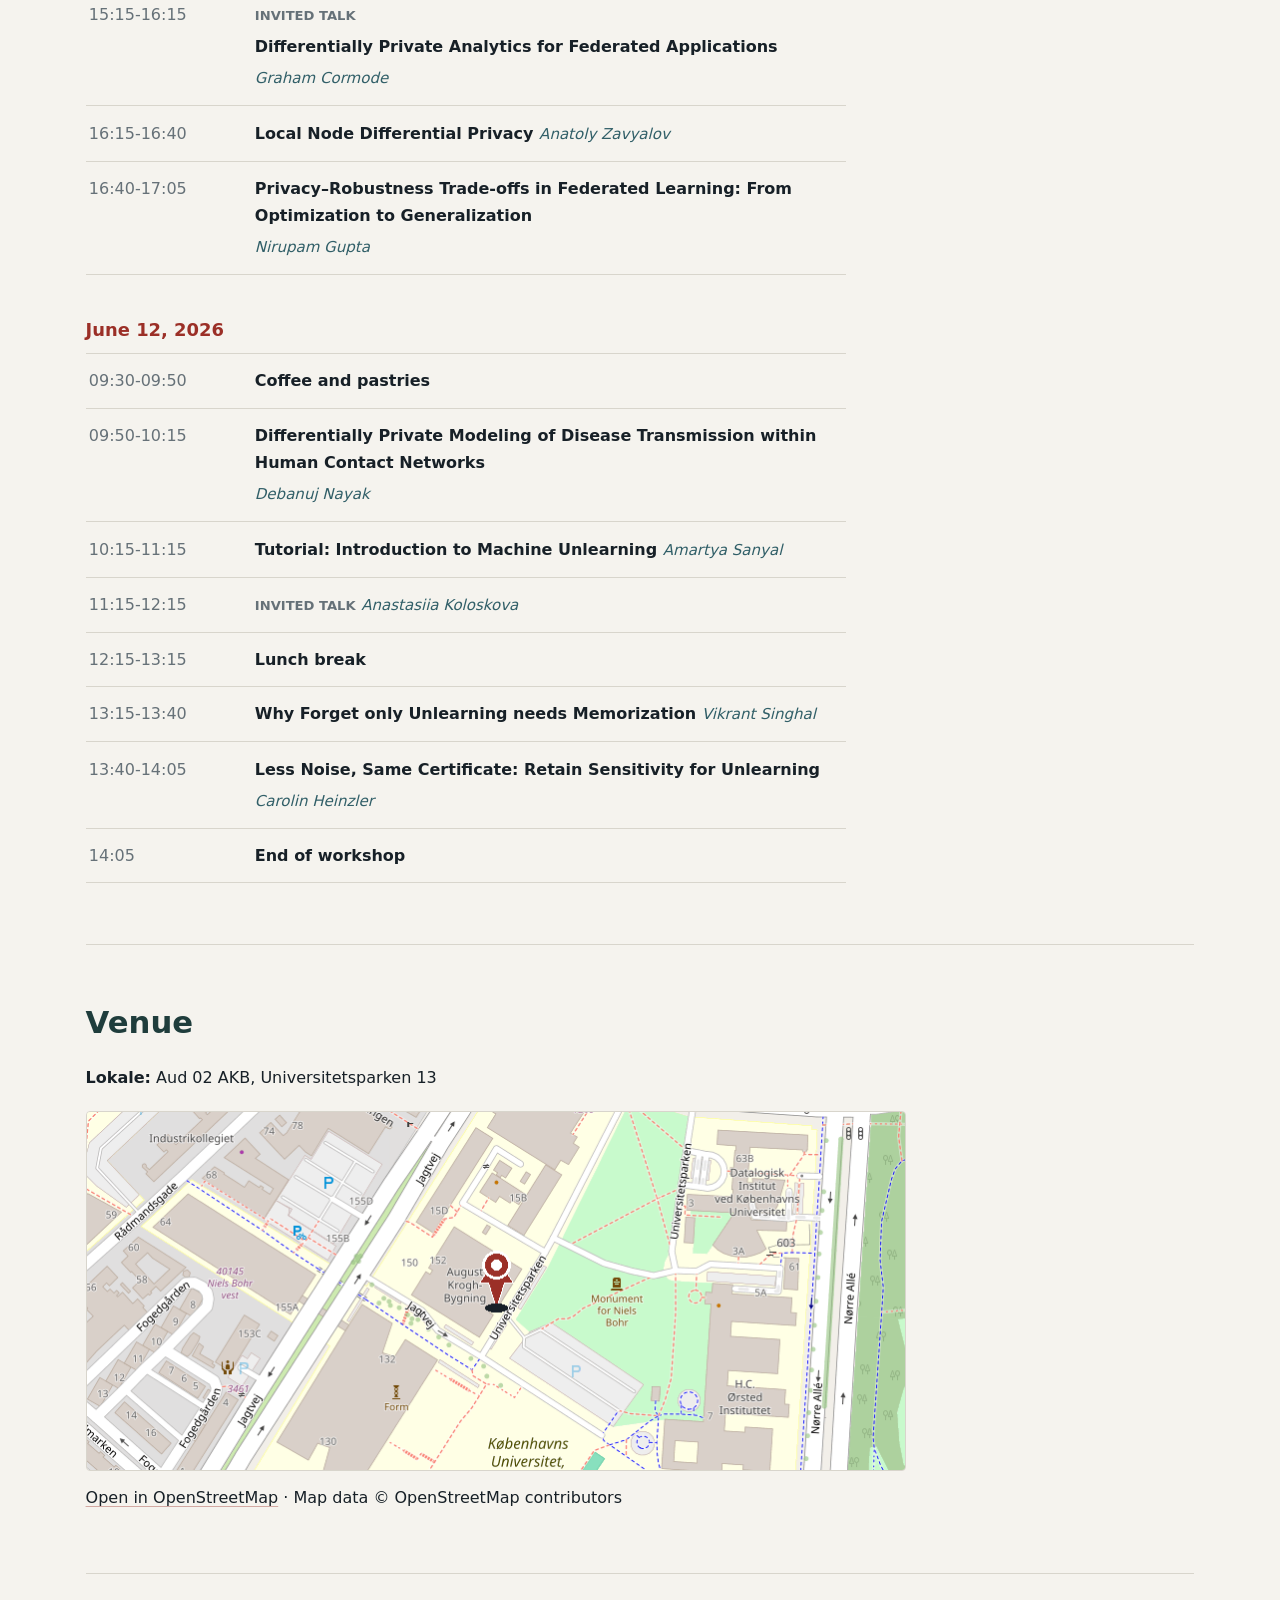
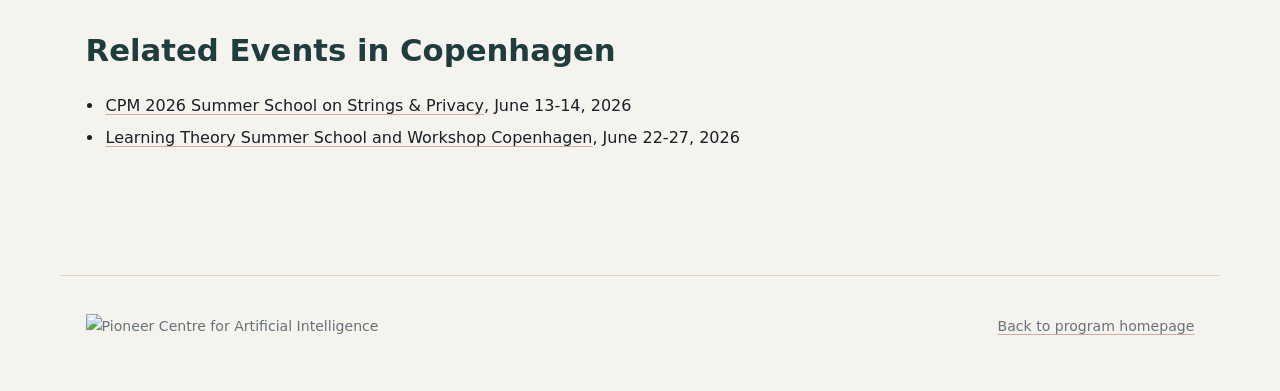
==== commit dd3d85a2: "Update invited talk agenda labels" ====
--- a/workshops/workshop-1.html
+++ b/workshops/workshop-1.html
@@ -86,11 +86,11 @@
             <div class="agenda">
               <div class="agenda-row"><time datetime="2026-06-11T11:00">11:00-12:00</time><div class="agenda-item"><strong>Tutorial: Introduction to Differential Privacy</strong><span class="agenda-speaker">Rasmus Pagh</span></div></div>
               <div class="agenda-row"><time datetime="2026-06-11T12:00">12:00-13:00</time><strong>Lunch break</strong></div>
-              <div class="agenda-row"><time datetime="2026-06-11T13:00">13:00-14:00</time><div class="agenda-item"><strong>Invited talk</strong><span class="agenda-speaker">Antti Honkela</span></div></div>
+              <div class="agenda-row"><time datetime="2026-06-11T13:00">13:00-14:00</time><div class="agenda-item"><span class="agenda-label">Invited Talk</span><strong>On privacy promises - when is my algorithm (differentially) private enough?</strong><span class="agenda-speaker">Antti Honkela</span></div></div>
               <div class="agenda-row"><time datetime="2026-06-11T14:00">14:00-14:25</time><div class="agenda-item"><strong>Near-Optimal Generalized Private Testing</strong><span class="agenda-speaker">Anamay Chaturvedi</span></div></div>
               <div class="agenda-row"><time datetime="2026-06-11T14:25">14:25-14:50</time><div class="agenda-item"><strong>Modular Verification of Differential Privacy in Probabilistic Higher-Order Separation Logic</strong><span class="agenda-speaker">Alejandro Aguirre</span></div></div>
               <div class="agenda-row"><time datetime="2026-06-11T14:50">14:50-15:15</time><strong>Coffee break</strong></div>
-              <div class="agenda-row"><time datetime="2026-06-11T15:15">15:15-16:15</time><div class="agenda-item"><strong>Invited talk</strong><span class="agenda-speaker">Graham Cormode</span></div></div>
+              <div class="agenda-row"><time datetime="2026-06-11T15:15">15:15-16:15</time><div class="agenda-item"><span class="agenda-label">Invited Talk</span><strong>Differentially Private Analytics for Federated Applications</strong><span class="agenda-speaker">Graham Cormode</span></div></div>
               <div class="agenda-row"><time datetime="2026-06-11T16:15">16:15-16:40</time><div class="agenda-item"><strong>Local Node Differential Privacy</strong><span class="agenda-speaker">Anatoly Zavyalov</span></div></div>
               <div class="agenda-row"><time datetime="2026-06-11T16:40">16:40-17:05</time><div class="agenda-item"><strong>Privacy&ndash;Robustness Trade-offs in Federated Learning: From Optimization to Generalization</strong><span class="agenda-speaker">Nirupam Gupta</span></div></div>
             </div>
@@ -102,7 +102,7 @@
               <div class="agenda-row"><time datetime="2026-06-12T09:30">09:30-09:50</time><strong>Coffee and pastries</strong></div>
               <div class="agenda-row"><time datetime="2026-06-12T09:50">09:50-10:15</time><div class="agenda-item"><strong>Differentially Private Modeling of Disease Transmission within Human Contact Networks</strong><span class="agenda-speaker">Debanuj Nayak</span></div></div>
               <div class="agenda-row"><time datetime="2026-06-12T10:15">10:15-11:15</time><div class="agenda-item"><strong>Tutorial: Introduction to Machine Unlearning</strong><span class="agenda-speaker">Amartya Sanyal</span></div></div>
-              <div class="agenda-row"><time datetime="2026-06-12T11:15">11:15-12:15</time><div class="agenda-item"><strong>Invited talk</strong><span class="agenda-speaker">Anastasiia Koloskova</span></div></div>
+              <div class="agenda-row"><time datetime="2026-06-12T11:15">11:15-12:15</time><div class="agenda-item"><span class="agenda-label">Invited Talk</span><span class="agenda-speaker">Anastasiia Koloskova</span></div></div>
               <div class="agenda-row"><time datetime="2026-06-12T12:15">12:15-13:15</time><strong>Lunch break</strong></div>
               <div class="agenda-row"><time datetime="2026-06-12T13:15">13:15-13:40</time><div class="agenda-item"><strong>Why Forget only Unlearning needs Memorization</strong><span class="agenda-speaker">Vikrant Singhal</span></div></div>
               <div class="agenda-row"><time datetime="2026-06-12T13:40">13:40-14:05</time><div class="agenda-item"><strong>Less Noise, Same Certificate: Retain Sensitivity for Unlearning</strong><span class="agenda-speaker">Carolin Heinzler</span></div></div>
--- a/assets/styles.css
+++ b/assets/styles.css
@@ -501,6 +501,13 @@
   font-weight: 760;
 }
 
+.agenda-item .agenda-label {
+  color: var(--accent);
+  font-size: 0.82rem;
+  font-weight: 780;
+  text-transform: uppercase;
+}
+
 .agenda-speaker {
   color: var(--accent-quiet);
   font-size: 0.94rem;
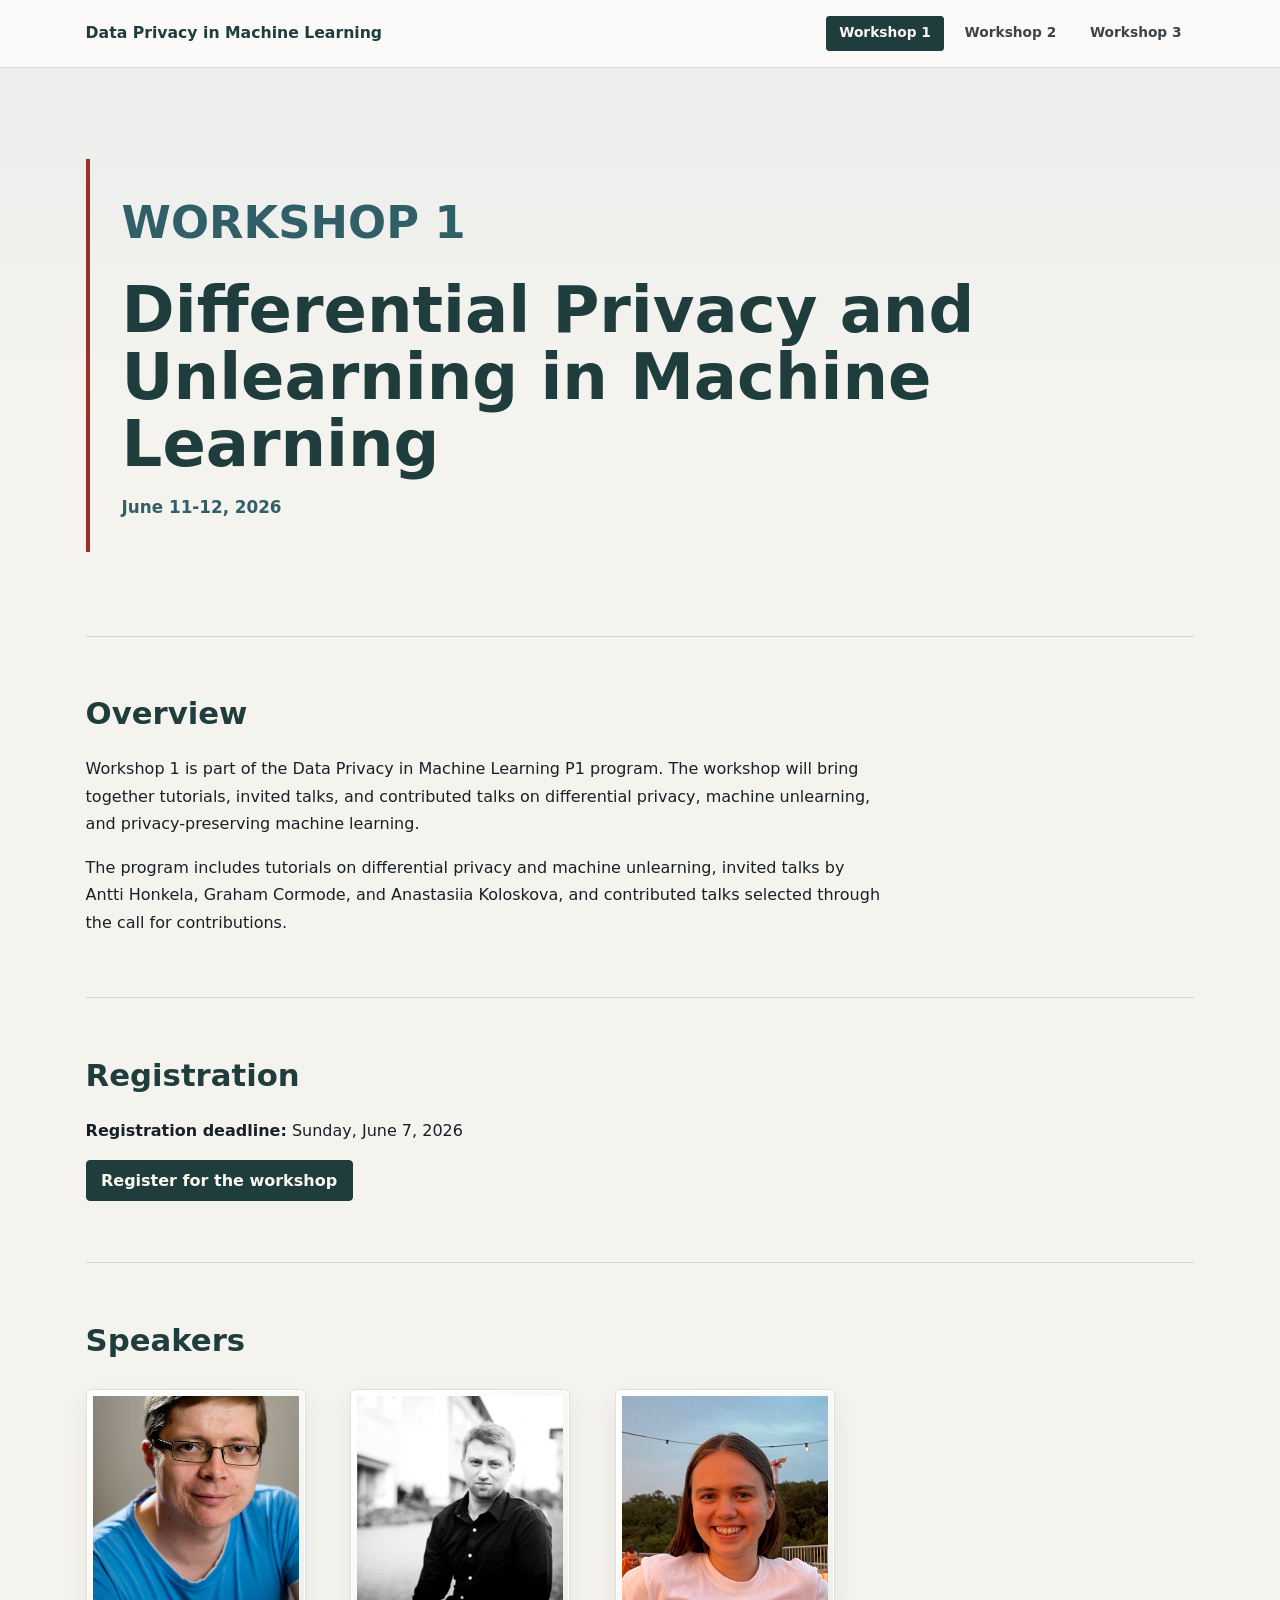
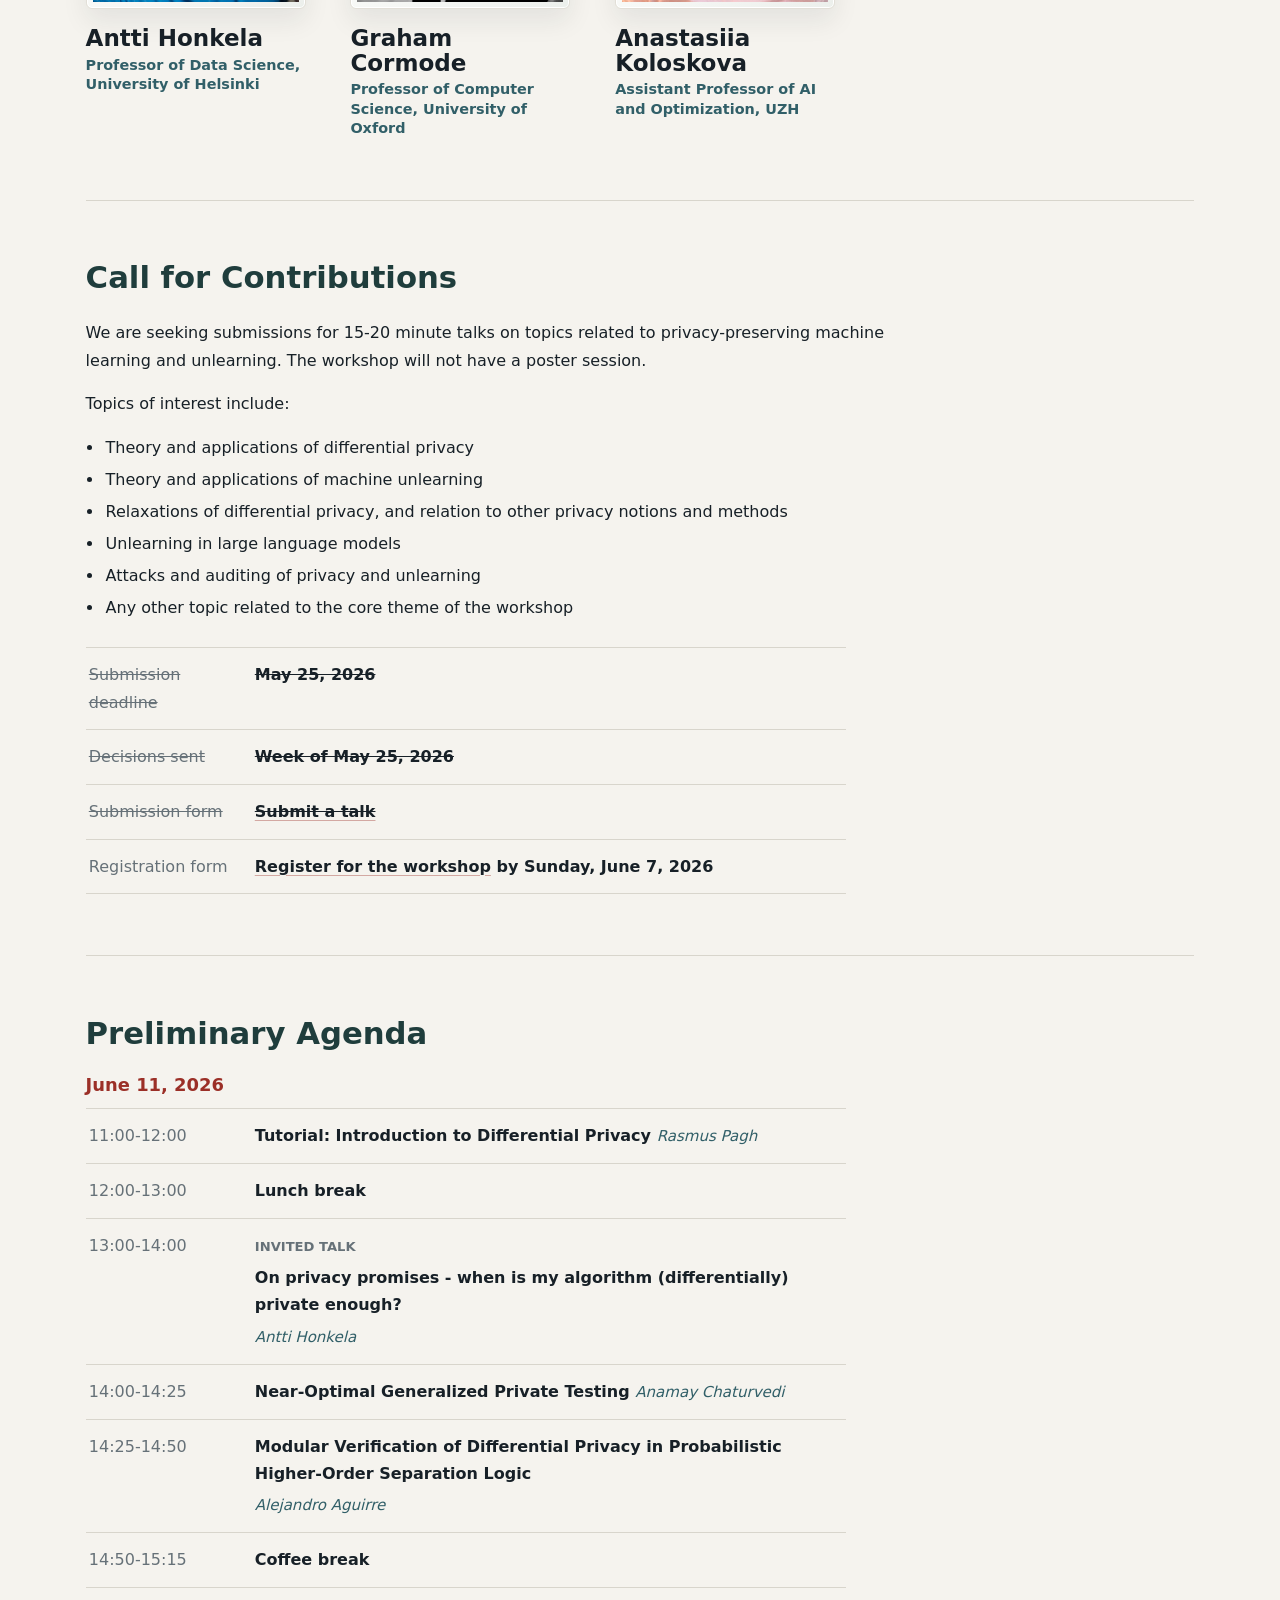
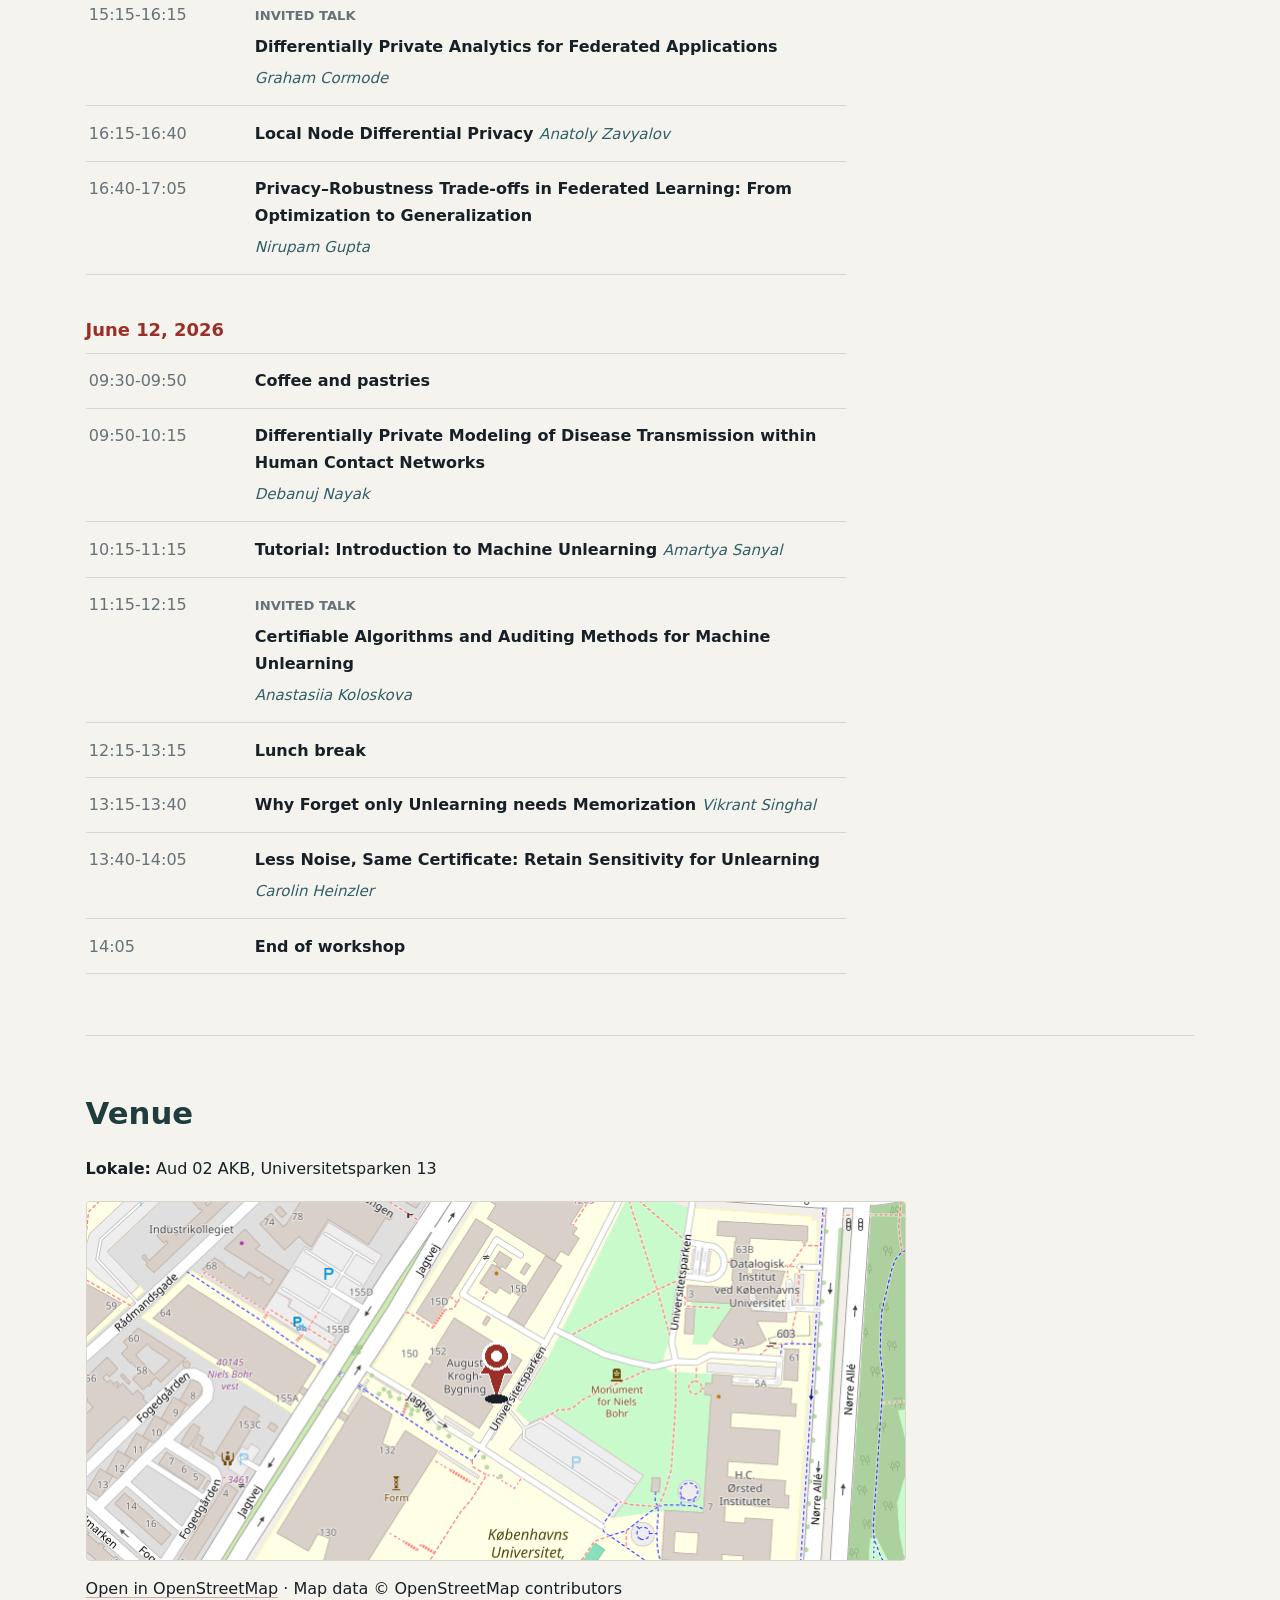
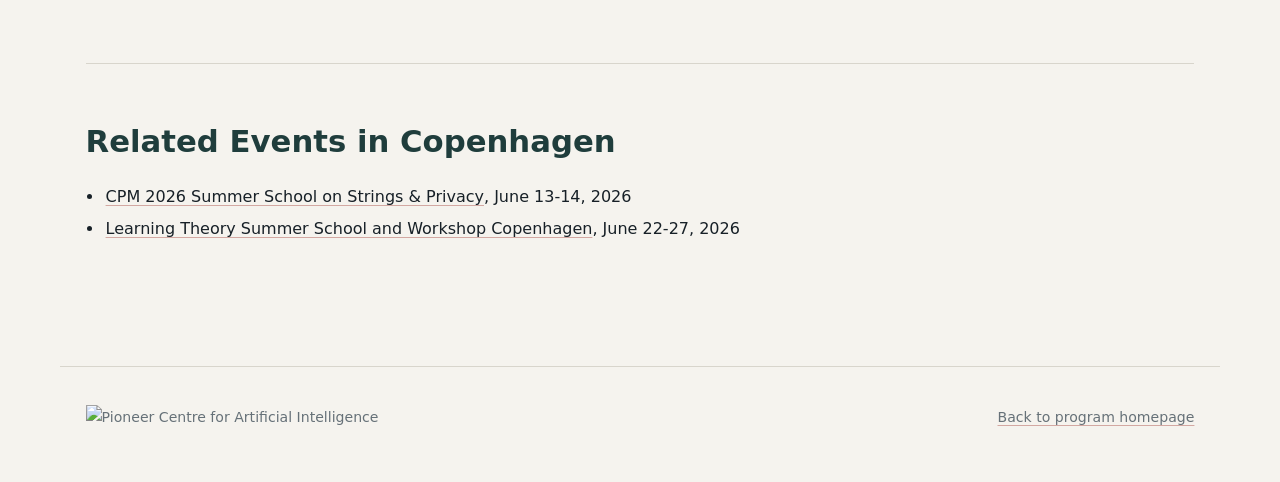
==== commit ba5692a6: "Update Anastasiia talk title" ====
--- a/workshops/workshop-1.html
+++ b/workshops/workshop-1.html
@@ -102,7 +102,7 @@
               <div class="agenda-row"><time datetime="2026-06-12T09:30">09:30-09:50</time><strong>Coffee and pastries</strong></div>
               <div class="agenda-row"><time datetime="2026-06-12T09:50">09:50-10:15</time><div class="agenda-item"><strong>Differentially Private Modeling of Disease Transmission within Human Contact Networks</strong><span class="agenda-speaker">Debanuj Nayak</span></div></div>
               <div class="agenda-row"><time datetime="2026-06-12T10:15">10:15-11:15</time><div class="agenda-item"><strong>Tutorial: Introduction to Machine Unlearning</strong><span class="agenda-speaker">Amartya Sanyal</span></div></div>
-              <div class="agenda-row"><time datetime="2026-06-12T11:15">11:15-12:15</time><div class="agenda-item"><span class="agenda-label">Invited Talk</span><span class="agenda-speaker">Anastasiia Koloskova</span></div></div>
+              <div class="agenda-row"><time datetime="2026-06-12T11:15">11:15-12:15</time><div class="agenda-item"><span class="agenda-label">Invited Talk</span><strong>Certifiable Algorithms and Auditing Methods for Machine Unlearning</strong><span class="agenda-speaker">Anastasiia Koloskova</span></div></div>
               <div class="agenda-row"><time datetime="2026-06-12T12:15">12:15-13:15</time><strong>Lunch break</strong></div>
               <div class="agenda-row"><time datetime="2026-06-12T13:15">13:15-13:40</time><div class="agenda-item"><strong>Why Forget only Unlearning needs Memorization</strong><span class="agenda-speaker">Vikrant Singhal</span></div></div>
               <div class="agenda-row"><time datetime="2026-06-12T13:40">13:40-14:05</time><div class="agenda-item"><strong>Less Noise, Same Certificate: Retain Sensitivity for Unlearning</strong><span class="agenda-speaker">Carolin Heinzler</span></div></div>
